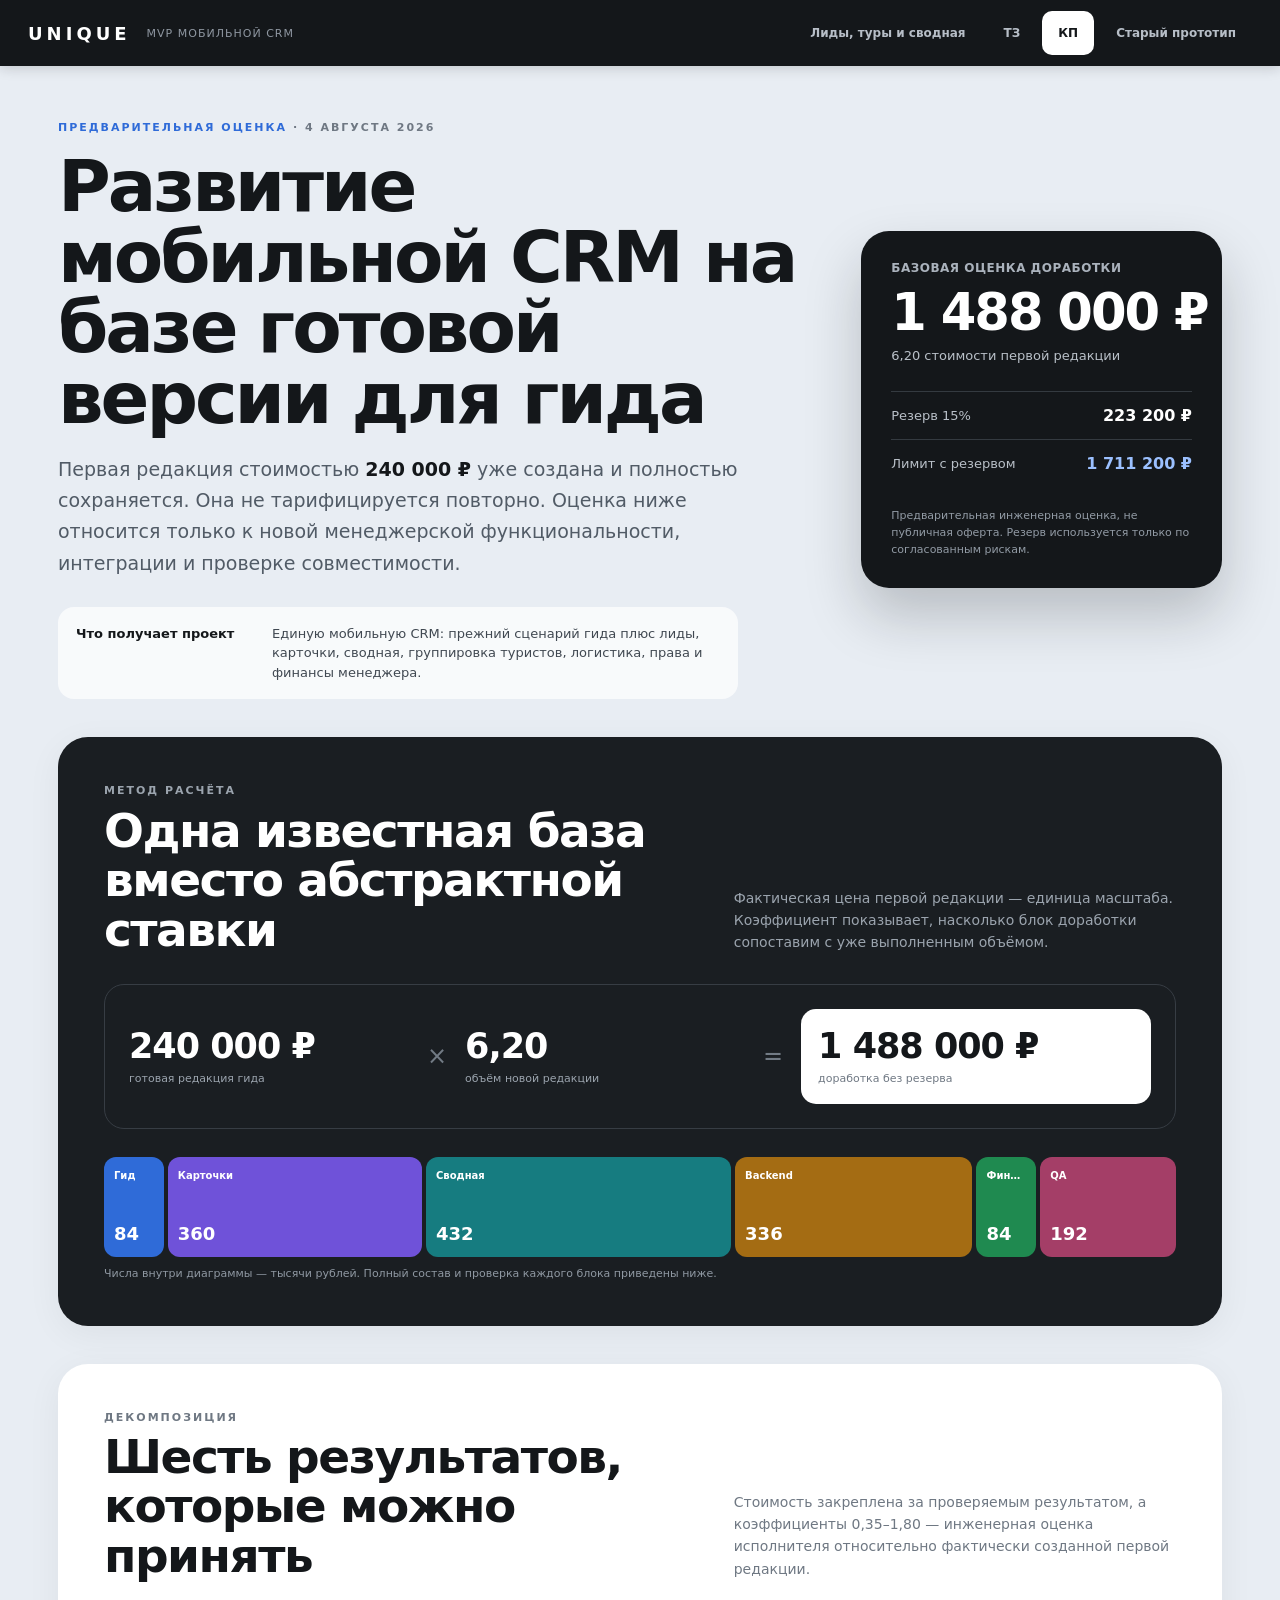
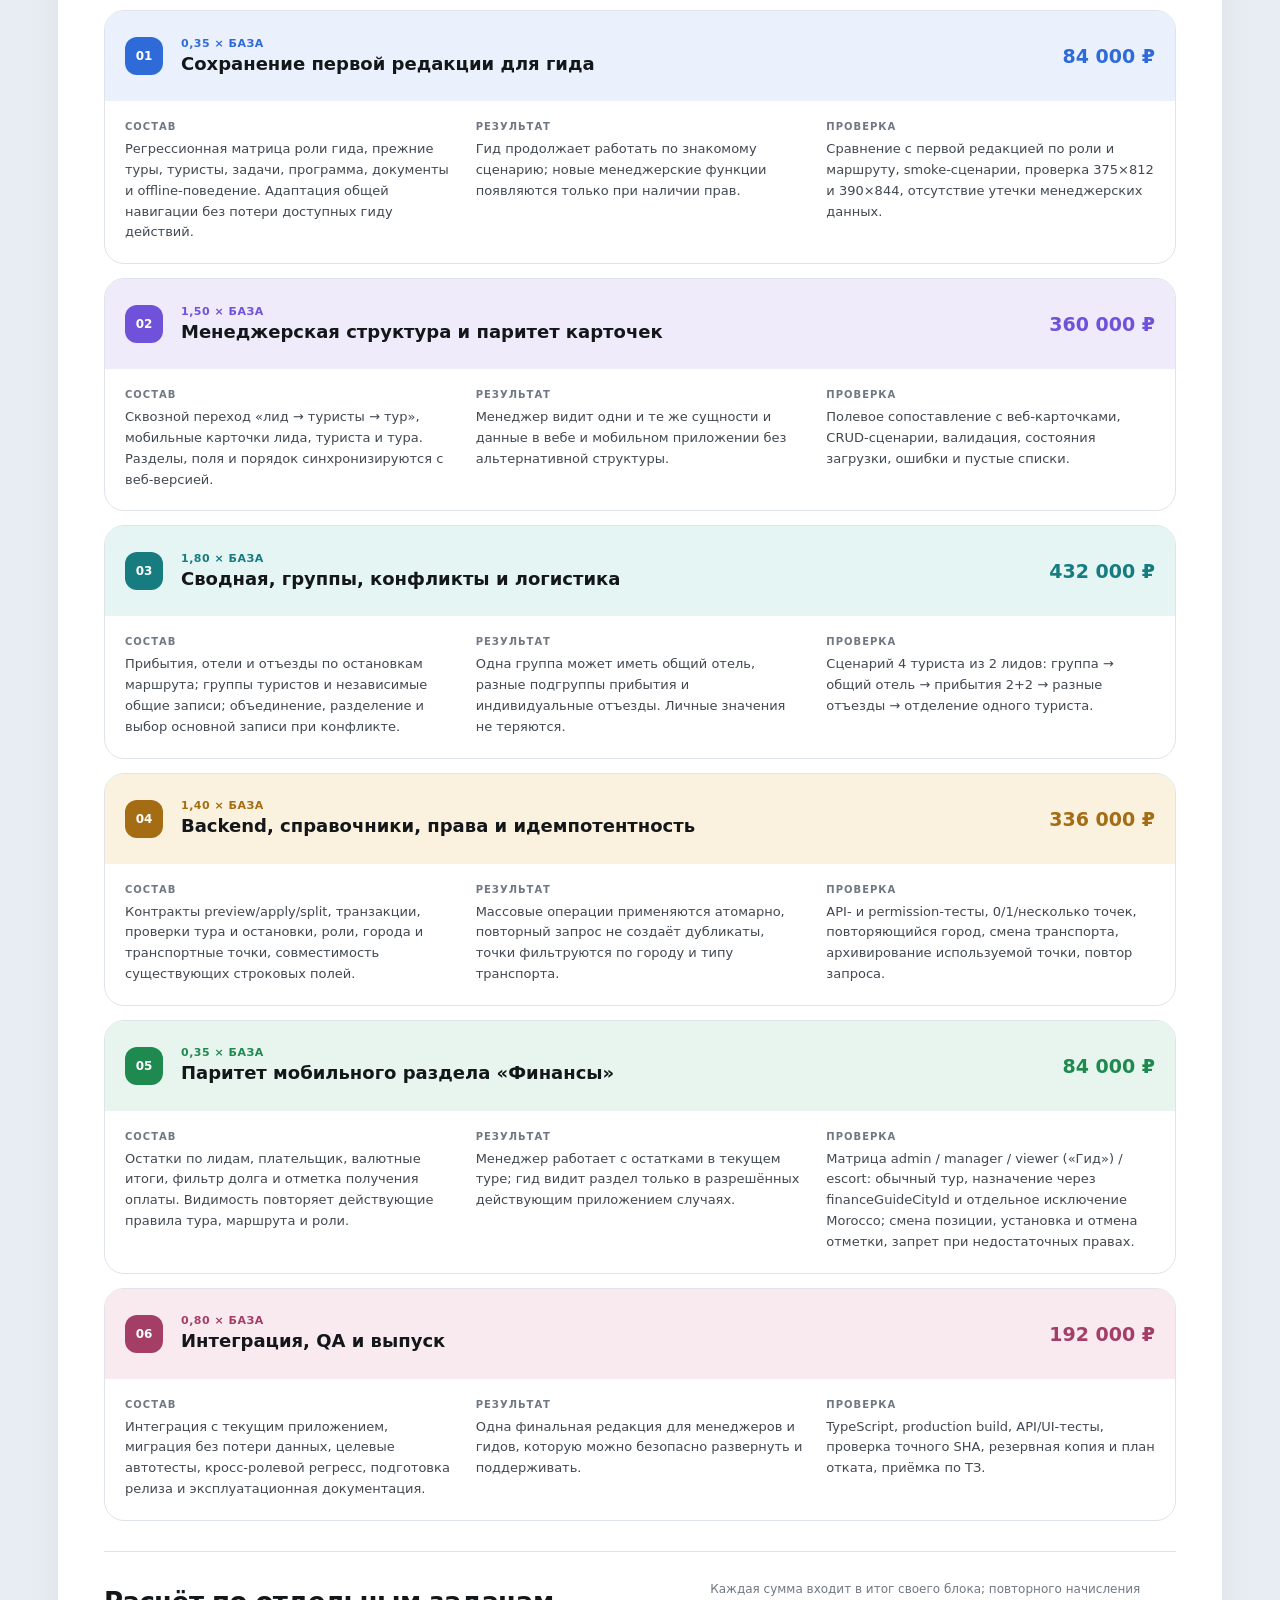
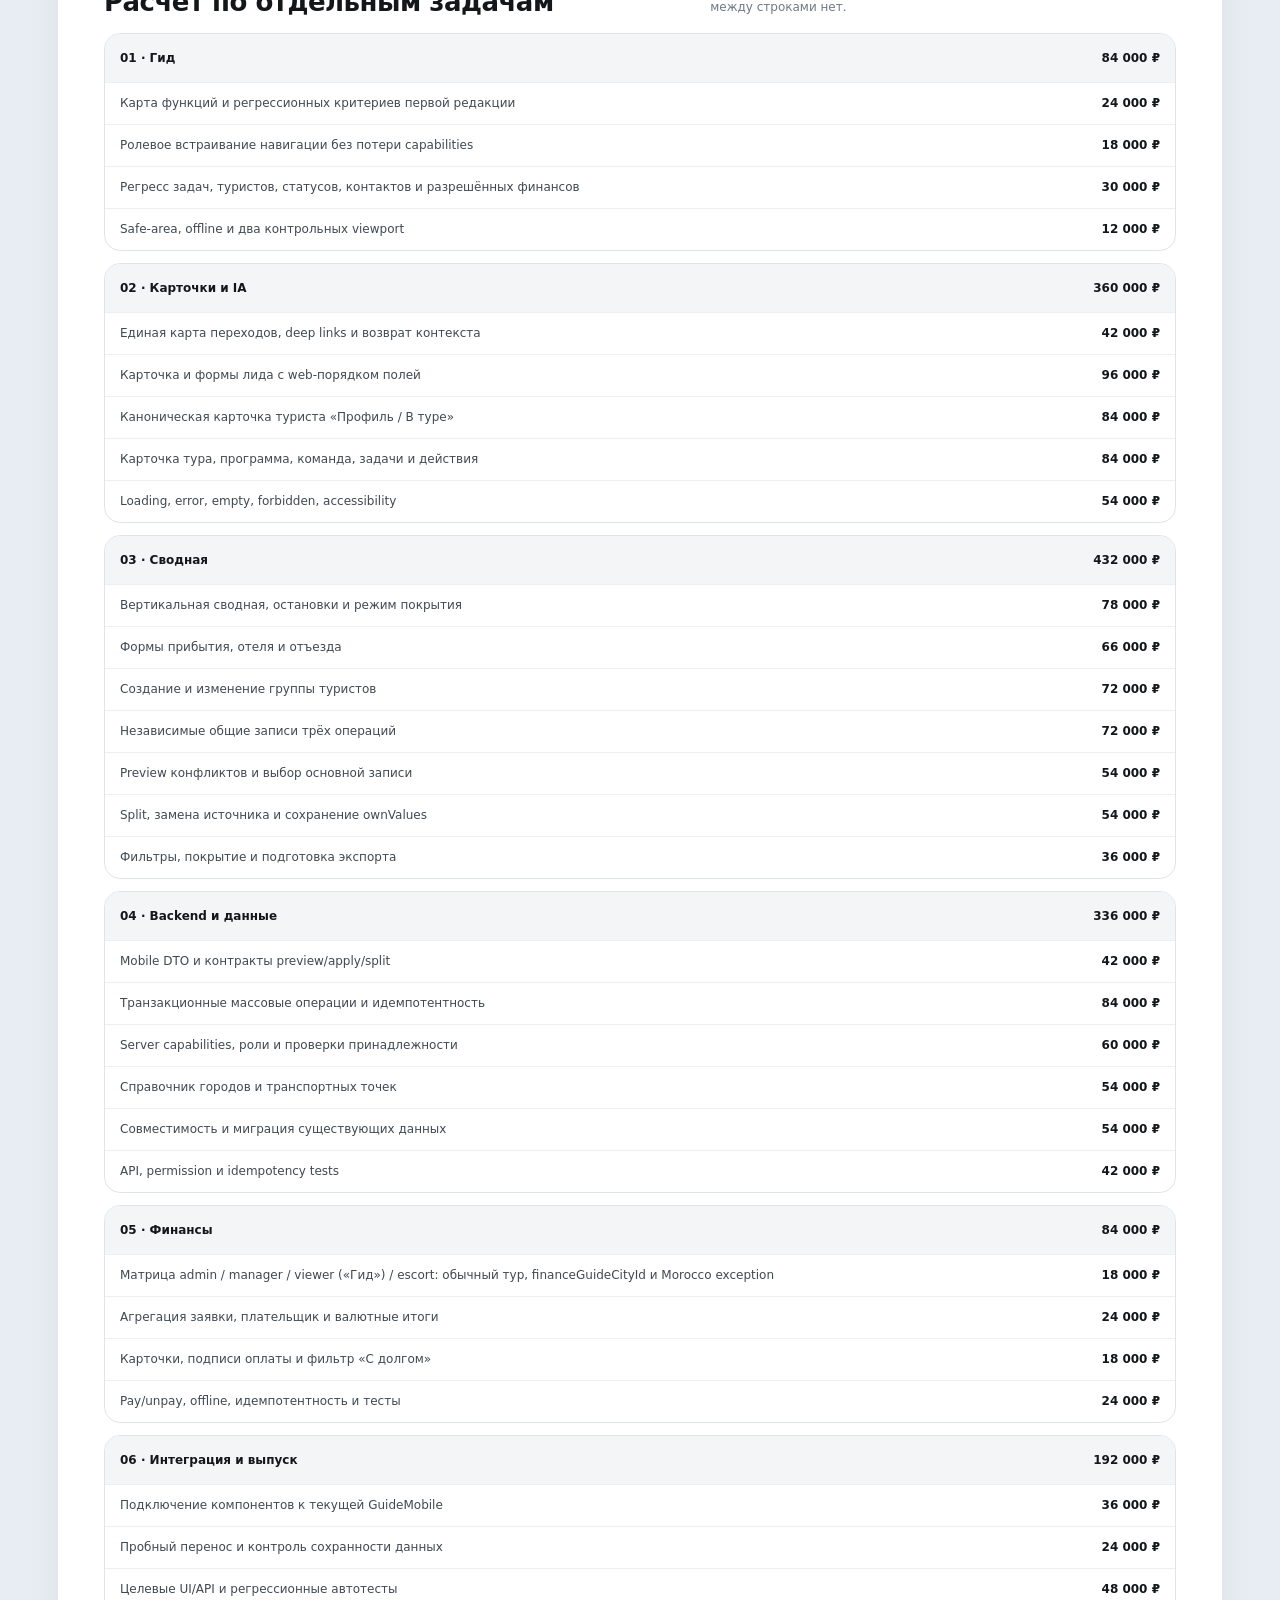
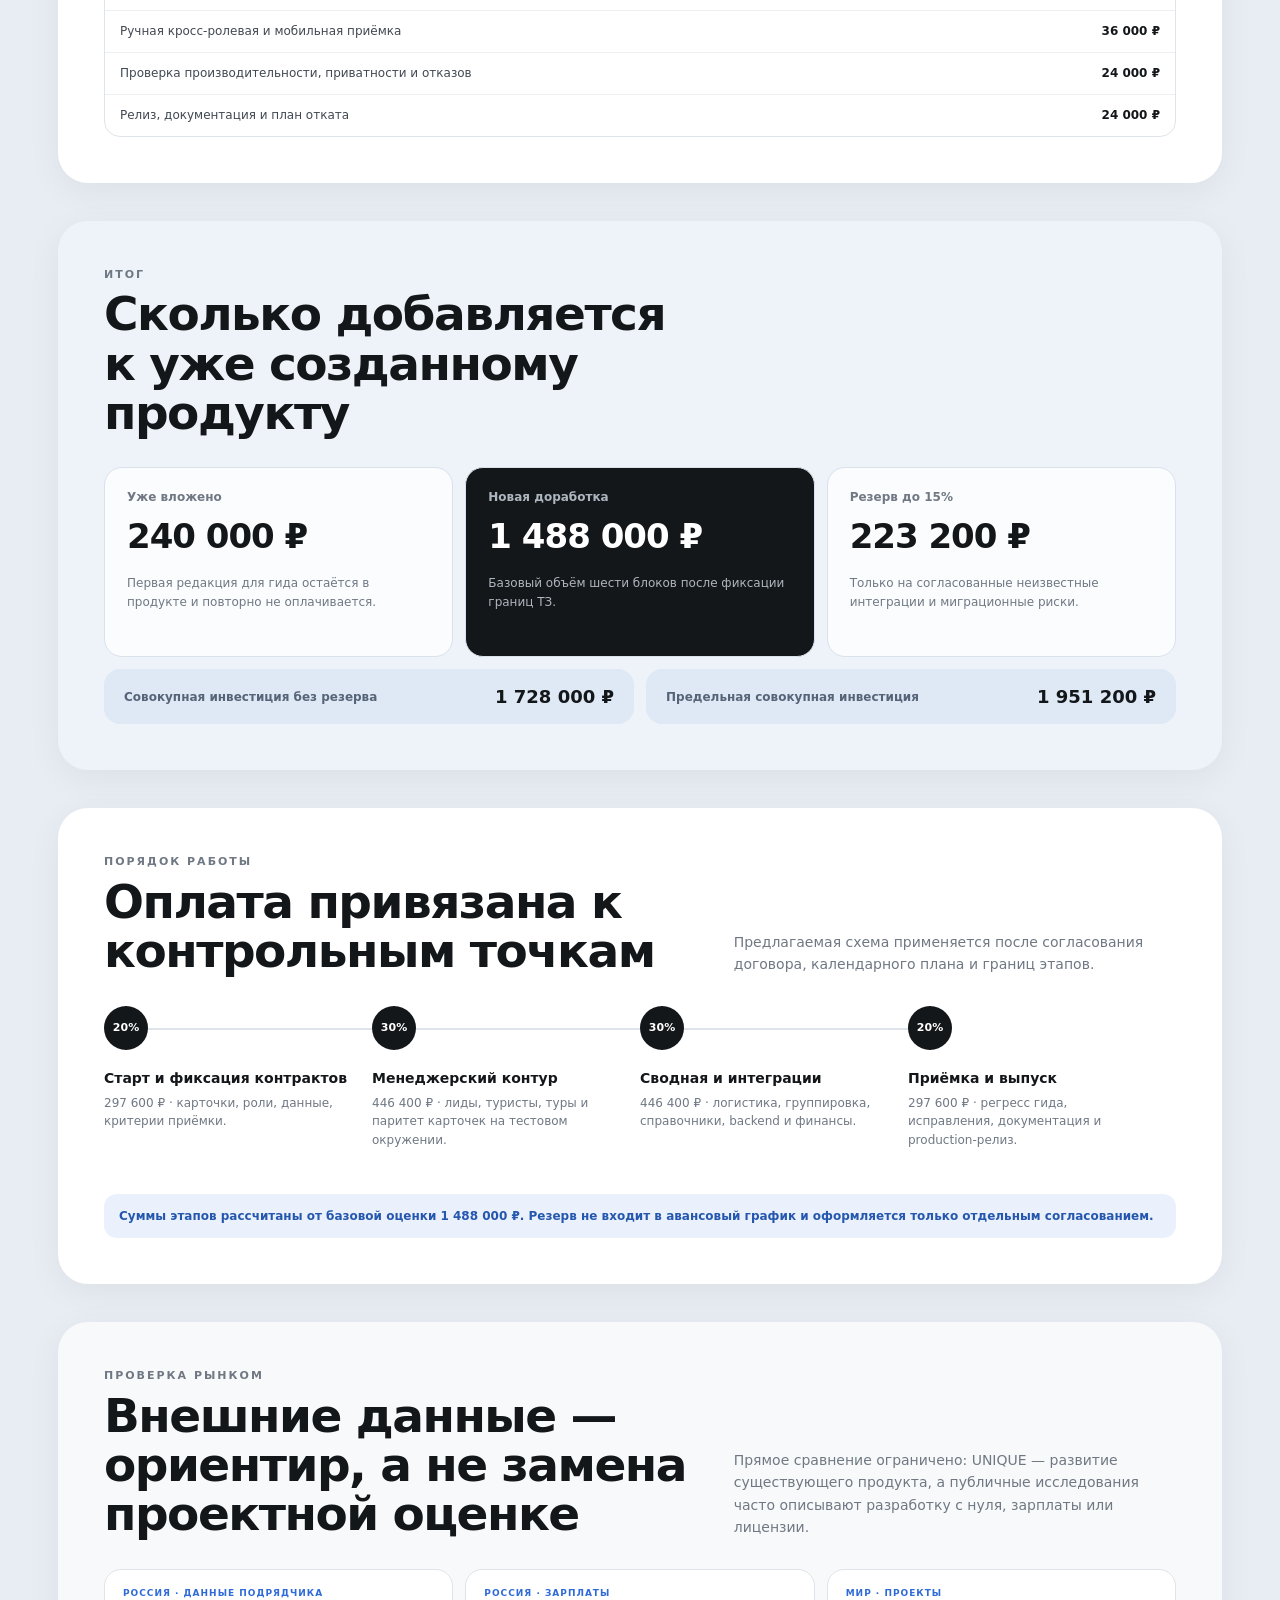
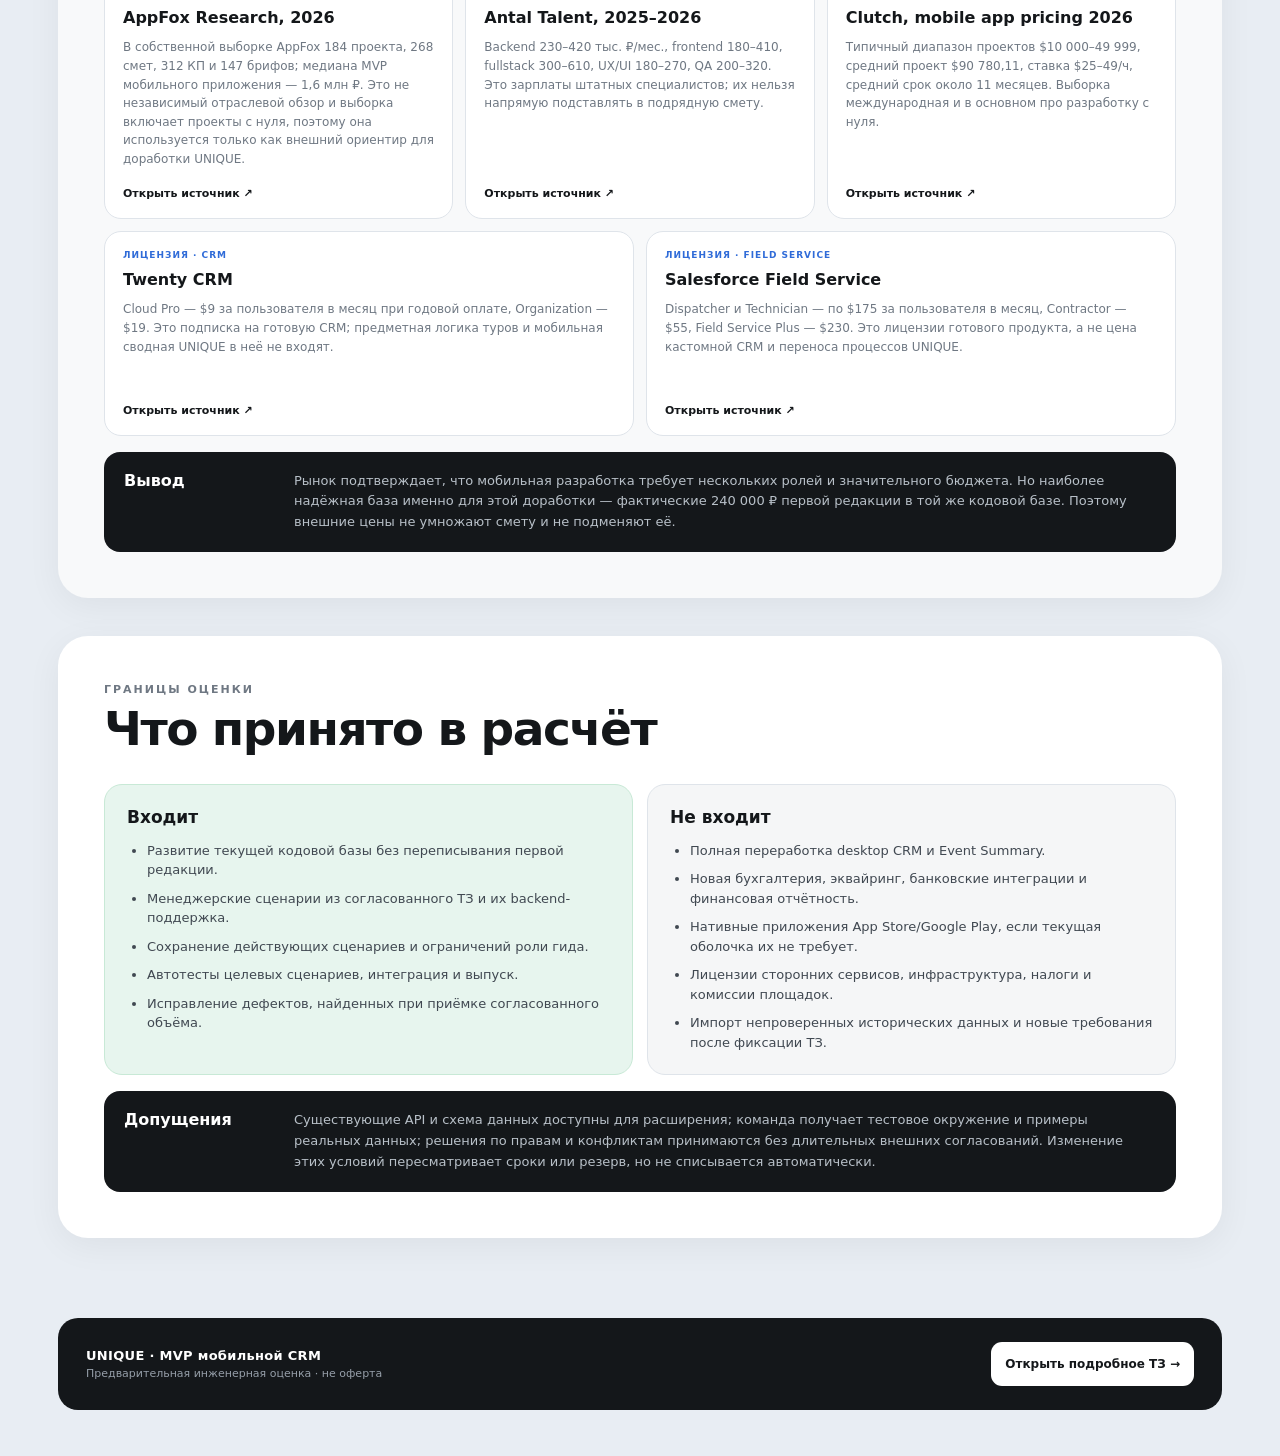
==== commercial-proposal.html @ 32708522 "feat: expand mobile CRM MVP prototype" ====
<!doctype html>
<html lang="ru">
<head>
  <meta charset="utf-8">
  <meta name="viewport" content="width=device-width, initial-scale=1, viewport-fit=cover">
  <meta name="theme-color" content="#f4f6f8">
  <meta name="description" content="Предварительная оценка развития мобильной CRM UNIQUE от фактической первой редакции для гида стоимостью 240 000 рублей.">
  <title>UNIQUE · КП на развитие мобильной CRM</title>
  <link rel="stylesheet" href="commercial-proposal.css">
</head>
<body>
  <header class="site-header">
    <a class="brand" href="index.html" aria-label="Открыть прототип мобильной CRM">
      <strong>UNIQUE</strong>
      <span>MVP МОБИЛЬНОЙ CRM</span>
    </a>
    <nav aria-label="Навигация прототипа">
      <a class="site-tab" href="tour-operations.html">Лиды, туры и сводная</a>
      <a class="site-tab" href="mobile-leads-tz.html">ТЗ</a>
      <a class="site-tab active" aria-current="page" href="commercial-proposal.html">КП</a>
      <a class="site-tab" href="./?legacy=1">Старый прототип</a>
    </nav>
  </header>

  <main>
    <section class="hero">
      <div class="hero-copy">
        <p class="eyebrow"><span>ПРЕДВАРИТЕЛЬНАЯ ОЦЕНКА</span> · 4 АВГУСТА 2026</p>
        <h1>Развитие мобильной CRM на базе готовой версии для гида</h1>
        <p class="lead">Первая редакция стоимостью <strong>240&nbsp;000&nbsp;₽</strong> уже создана и полностью сохраняется. Она не тарифицируется повторно. Оценка ниже относится только к новой менеджерской функциональности, интеграции и проверке совместимости.</p>
        <div class="hero-note" role="note">
          <strong>Что получает проект</strong>
          <span>Единую мобильную CRM: прежний сценарий гида плюс лиды, карточки, сводная, группировка туристов, логистика, права и финансы менеджера.</span>
        </div>
      </div>

      <aside class="price-card" aria-label="Итоговая стоимость доработки">
        <span class="price-label">Базовая оценка доработки</span>
        <strong class="price">1&nbsp;488&nbsp;000&nbsp;₽</strong>
        <span class="price-caption">6,20 стоимости первой редакции</span>
        <dl>
          <div><dt>Резерв 15%</dt><dd>223&nbsp;200&nbsp;₽</dd></div>
          <div class="price-cap"><dt>Лимит с резервом</dt><dd>1&nbsp;711&nbsp;200&nbsp;₽</dd></div>
        </dl>
        <p>Предварительная инженерная оценка, не публичная оферта. Резерв используется только по согласованным рискам.</p>
      </aside>
    </section>

    <section class="section calculation" aria-labelledby="calculation-title">
      <div class="section-head">
        <div>
          <p class="kicker">МЕТОД РАСЧЁТА</p>
          <h2 id="calculation-title">Одна известная база вместо абстрактной ставки</h2>
        </div>
        <p>Фактическая цена первой редакции — единица масштаба. Коэффициент показывает, насколько блок доработки сопоставим с уже выполненным объёмом.</p>
      </div>

      <div class="formula" aria-label="Формула расчёта">
        <span><b>240&nbsp;000&nbsp;₽</b><small>готовая редакция гида</small></span>
        <i aria-hidden="true">×</i>
        <span><b>6,20</b><small>объём новой редакции</small></span>
        <i aria-hidden="true">=</i>
        <span class="formula-result"><b>1&nbsp;488&nbsp;000&nbsp;₽</b><small>доработка без резерва</small></span>
      </div>

      <div class="stack" aria-label="Структура стоимости">
        <div class="stack-item guide" style="--share: 5.65%"><span>Гид</span><b>84</b></div>
        <div class="stack-item cards" style="--share: 24.19%"><span>Карточки</span><b>360</b></div>
        <div class="stack-item summary" style="--share: 29.03%"><span>Сводная</span><b>432</b></div>
        <div class="stack-item backend" style="--share: 22.58%"><span>Backend</span><b>336</b></div>
        <div class="stack-item finance" style="--share: 5.65%"><span>Финансы</span><b>84</b></div>
        <div class="stack-item qa" style="--share: 12.90%"><span>QA</span><b>192</b></div>
      </div>
      <p class="legend">Числа внутри диаграммы — тысячи рублей. Полный состав и проверка каждого блока приведены ниже.</p>
    </section>

    <section class="section" aria-labelledby="scope-title">
      <div class="section-head">
        <div>
          <p class="kicker">ДЕКОМПОЗИЦИЯ</p>
          <h2 id="scope-title">Шесть результатов, которые можно принять</h2>
        </div>
        <p>Стоимость закреплена за проверяемым результатом, а коэффициенты 0,35–1,80 — инженерная оценка исполнителя относительно фактически созданной первой редакции.</p>
      </div>

      <div class="work-list">
        <article class="work-card guide">
          <header><span class="work-no">01</span><div><p>0,35 × база</p><h3>Сохранение первой редакции для гида</h3></div><strong>84&nbsp;000&nbsp;₽</strong></header>
          <div class="work-grid">
            <div><h4>Состав</h4><p>Регрессионная матрица роли гида, прежние туры, туристы, задачи, программа, документы и offline-поведение. Адаптация общей навигации без потери доступных гиду действий.</p></div>
            <div><h4>Результат</h4><p>Гид продолжает работать по знакомому сценарию; новые менеджерские функции появляются только при наличии прав.</p></div>
            <div><h4>Проверка</h4><p>Сравнение с первой редакцией по роли и маршруту, smoke-сценарии, проверка 375×812 и 390×844, отсутствие утечки менеджерских данных.</p></div>
          </div>
        </article>

        <article class="work-card cards">
          <header><span class="work-no">02</span><div><p>1,50 × база</p><h3>Менеджерская структура и паритет карточек</h3></div><strong>360&nbsp;000&nbsp;₽</strong></header>
          <div class="work-grid">
            <div><h4>Состав</h4><p>Сквозной переход «лид → туристы → тур», мобильные карточки лида, туриста и тура. Разделы, поля и порядок синхронизируются с веб-версией.</p></div>
            <div><h4>Результат</h4><p>Менеджер видит одни и те же сущности и данные в вебе и мобильном приложении без альтернативной структуры.</p></div>
            <div><h4>Проверка</h4><p>Полевое сопоставление с веб-карточками, CRUD-сценарии, валидация, состояния загрузки, ошибки и пустые списки.</p></div>
          </div>
        </article>

        <article class="work-card summary">
          <header><span class="work-no">03</span><div><p>1,80 × база</p><h3>Сводная, группы, конфликты и логистика</h3></div><strong>432&nbsp;000&nbsp;₽</strong></header>
          <div class="work-grid">
            <div><h4>Состав</h4><p>Прибытия, отели и отъезды по остановкам маршрута; группы туристов и независимые общие записи; объединение, разделение и выбор основной записи при конфликте.</p></div>
            <div><h4>Результат</h4><p>Одна группа может иметь общий отель, разные подгруппы прибытия и индивидуальные отъезды. Личные значения не теряются.</p></div>
            <div><h4>Проверка</h4><p>Сценарий 4 туриста из 2 лидов: группа → общий отель → прибытия 2+2 → разные отъезды → отделение одного туриста.</p></div>
          </div>
        </article>

        <article class="work-card backend">
          <header><span class="work-no">04</span><div><p>1,40 × база</p><h3>Backend, справочники, права и идемпотентность</h3></div><strong>336&nbsp;000&nbsp;₽</strong></header>
          <div class="work-grid">
            <div><h4>Состав</h4><p>Контракты preview/apply/split, транзакции, проверки тура и остановки, роли, города и транспортные точки, совместимость существующих строковых полей.</p></div>
            <div><h4>Результат</h4><p>Массовые операции применяются атомарно, повторный запрос не создаёт дубликаты, точки фильтруются по городу и типу транспорта.</p></div>
            <div><h4>Проверка</h4><p>API- и permission-тесты, 0/1/несколько точек, повторяющийся город, смена транспорта, архивирование используемой точки, повтор запроса.</p></div>
          </div>
        </article>

        <article class="work-card finance">
          <header><span class="work-no">05</span><div><p>0,35 × база</p><h3>Паритет мобильного раздела «Финансы»</h3></div><strong>84&nbsp;000&nbsp;₽</strong></header>
          <div class="work-grid">
            <div><h4>Состав</h4><p>Остатки по лидам, плательщик, валютные итоги, фильтр долга и отметка получения оплаты. Видимость повторяет действующие правила тура, маршрута и роли.</p></div>
            <div><h4>Результат</h4><p>Менеджер работает с остатками в текущем туре; гид видит раздел только в разрешённых действующим приложением случаях.</p></div>
            <div><h4>Проверка</h4><p>Матрица admin / manager / viewer («Гид») / escort: обычный тур, назначение через financeGuideCityId и отдельное исключение Morocco; смена позиции, установка и отмена отметки, запрет при недостаточных правах.</p></div>
          </div>
        </article>

        <article class="work-card qa">
          <header><span class="work-no">06</span><div><p>0,80 × база</p><h3>Интеграция, QA и выпуск</h3></div><strong>192&nbsp;000&nbsp;₽</strong></header>
          <div class="work-grid">
            <div><h4>Состав</h4><p>Интеграция с текущим приложением, миграция без потери данных, целевые автотесты, кросс-ролевой регресс, подготовка релиза и эксплуатационная документация.</p></div>
            <div><h4>Результат</h4><p>Одна финальная редакция для менеджеров и гидов, которую можно безопасно развернуть и поддерживать.</p></div>
            <div><h4>Проверка</h4><p>TypeScript, production build, API/UI-тесты, проверка точного SHA, резервная копия и план отката, приёмка по ТЗ.</p></div>
          </div>
        </article>
      </div>

      <div class="task-ledger" aria-labelledby="ledger-title">
        <div class="task-ledger-head"><h3 id="ledger-title">Расчёт по отдельным задачам</h3><p>Каждая сумма входит в итог своего блока; повторного начисления между строками нет.</p></div>
        <article><header><span>01 · Гид</span><strong>84&nbsp;000&nbsp;₽</strong></header><ul>
          <li><span>Карта функций и регрессионных критериев первой редакции</span><b>24&nbsp;000&nbsp;₽</b></li>
          <li><span>Ролевое встраивание навигации без потери capabilities</span><b>18&nbsp;000&nbsp;₽</b></li>
          <li><span>Регресс задач, туристов, статусов, контактов и разрешённых финансов</span><b>30&nbsp;000&nbsp;₽</b></li>
          <li><span>Safe-area, offline и два контрольных viewport</span><b>12&nbsp;000&nbsp;₽</b></li>
        </ul></article>
        <article><header><span>02 · Карточки и IA</span><strong>360&nbsp;000&nbsp;₽</strong></header><ul>
          <li><span>Единая карта переходов, deep links и возврат контекста</span><b>42&nbsp;000&nbsp;₽</b></li>
          <li><span>Карточка и формы лида с web-порядком полей</span><b>96&nbsp;000&nbsp;₽</b></li>
          <li><span>Каноническая карточка туриста «Профиль / В туре»</span><b>84&nbsp;000&nbsp;₽</b></li>
          <li><span>Карточка тура, программа, команда, задачи и действия</span><b>84&nbsp;000&nbsp;₽</b></li>
          <li><span>Loading, error, empty, forbidden, accessibility</span><b>54&nbsp;000&nbsp;₽</b></li>
        </ul></article>
        <article><header><span>03 · Сводная</span><strong>432&nbsp;000&nbsp;₽</strong></header><ul>
          <li><span>Вертикальная сводная, остановки и режим покрытия</span><b>78&nbsp;000&nbsp;₽</b></li>
          <li><span>Формы прибытия, отеля и отъезда</span><b>66&nbsp;000&nbsp;₽</b></li>
          <li><span>Создание и изменение группы туристов</span><b>72&nbsp;000&nbsp;₽</b></li>
          <li><span>Независимые общие записи трёх операций</span><b>72&nbsp;000&nbsp;₽</b></li>
          <li><span>Preview конфликтов и выбор основной записи</span><b>54&nbsp;000&nbsp;₽</b></li>
          <li><span>Split, замена источника и сохранение ownValues</span><b>54&nbsp;000&nbsp;₽</b></li>
          <li><span>Фильтры, покрытие и подготовка экспорта</span><b>36&nbsp;000&nbsp;₽</b></li>
        </ul></article>
        <article><header><span>04 · Backend и данные</span><strong>336&nbsp;000&nbsp;₽</strong></header><ul>
          <li><span>Mobile DTO и контракты preview/apply/split</span><b>42&nbsp;000&nbsp;₽</b></li>
          <li><span>Транзакционные массовые операции и идемпотентность</span><b>84&nbsp;000&nbsp;₽</b></li>
          <li><span>Server capabilities, роли и проверки принадлежности</span><b>60&nbsp;000&nbsp;₽</b></li>
          <li><span>Справочник городов и транспортных точек</span><b>54&nbsp;000&nbsp;₽</b></li>
          <li><span>Совместимость и миграция существующих данных</span><b>54&nbsp;000&nbsp;₽</b></li>
          <li><span>API, permission и idempotency tests</span><b>42&nbsp;000&nbsp;₽</b></li>
        </ul></article>
        <article><header><span>05 · Финансы</span><strong>84&nbsp;000&nbsp;₽</strong></header><ul>
          <li><span>Матрица admin / manager / viewer («Гид») / escort: обычный тур, financeGuideCityId и Morocco exception</span><b>18&nbsp;000&nbsp;₽</b></li>
          <li><span>Агрегация заявки, плательщик и валютные итоги</span><b>24&nbsp;000&nbsp;₽</b></li>
          <li><span>Карточки, подписи оплаты и фильтр «С долгом»</span><b>18&nbsp;000&nbsp;₽</b></li>
          <li><span>Pay/unpay, offline, идемпотентность и тесты</span><b>24&nbsp;000&nbsp;₽</b></li>
        </ul></article>
        <article><header><span>06 · Интеграция и выпуск</span><strong>192&nbsp;000&nbsp;₽</strong></header><ul>
          <li><span>Подключение компонентов к текущей GuideMobile</span><b>36&nbsp;000&nbsp;₽</b></li>
          <li><span>Пробный перенос и контроль сохранности данных</span><b>24&nbsp;000&nbsp;₽</b></li>
          <li><span>Целевые UI/API и регрессионные автотесты</span><b>48&nbsp;000&nbsp;₽</b></li>
          <li><span>Ручная кросс-ролевая и мобильная приёмка</span><b>36&nbsp;000&nbsp;₽</b></li>
          <li><span>Проверка производительности, приватности и отказов</span><b>24&nbsp;000&nbsp;₽</b></li>
          <li><span>Релиз, документация и план отката</span><b>24&nbsp;000&nbsp;₽</b></li>
        </ul></article>
      </div>
    </section>

    <section class="section totals" aria-labelledby="totals-title">
      <div class="section-head">
        <div>
          <p class="kicker">ИТОГ</p>
          <h2 id="totals-title">Сколько добавляется к уже созданному продукту</h2>
        </div>
      </div>
      <div class="total-grid">
        <article><span>Уже вложено</span><strong>240&nbsp;000&nbsp;₽</strong><p>Первая редакция для гида остаётся в продукте и повторно не оплачивается.</p></article>
        <article class="primary"><span>Новая доработка</span><strong>1&nbsp;488&nbsp;000&nbsp;₽</strong><p>Базовый объём шести блоков после фиксации границ ТЗ.</p></article>
        <article><span>Резерв до 15%</span><strong>223&nbsp;200&nbsp;₽</strong><p>Только на согласованные неизвестные интеграции и миграционные риски.</p></article>
      </div>
      <div class="investment">
        <div><span>Совокупная инвестиция без резерва</span><strong>1&nbsp;728&nbsp;000&nbsp;₽</strong></div>
        <div><span>Предельная совокупная инвестиция</span><strong>1&nbsp;951&nbsp;200&nbsp;₽</strong></div>
      </div>
    </section>

    <section class="section" aria-labelledby="payment-title">
      <div class="section-head">
        <div>
          <p class="kicker">ПОРЯДОК РАБОТЫ</p>
          <h2 id="payment-title">Оплата привязана к контрольным точкам</h2>
        </div>
        <p>Предлагаемая схема применяется после согласования договора, календарного плана и границ этапов.</p>
      </div>
      <ol class="timeline">
        <li><span>20%</span><div><strong>Старт и фиксация контрактов</strong><p>297&nbsp;600&nbsp;₽ · карточки, роли, данные, критерии приёмки.</p></div></li>
        <li><span>30%</span><div><strong>Менеджерский контур</strong><p>446&nbsp;400&nbsp;₽ · лиды, туристы, туры и паритет карточек на тестовом окружении.</p></div></li>
        <li><span>30%</span><div><strong>Сводная и интеграции</strong><p>446&nbsp;400&nbsp;₽ · логистика, группировка, справочники, backend и финансы.</p></div></li>
        <li><span>20%</span><div><strong>Приёмка и выпуск</strong><p>297&nbsp;600&nbsp;₽ · регресс гида, исправления, документация и production-релиз.</p></div></li>
      </ol>
      <p class="payment-note">Суммы этапов рассчитаны от базовой оценки 1&nbsp;488&nbsp;000&nbsp;₽. Резерв не входит в авансовый график и оформляется только отдельным согласованием.</p>
    </section>

    <section class="section market" aria-labelledby="market-title">
      <div class="section-head">
        <div>
          <p class="kicker">ПРОВЕРКА РЫНКОМ</p>
          <h2 id="market-title">Внешние данные — ориентир, а не замена проектной оценке</h2>
        </div>
        <p>Прямое сравнение ограничено: UNIQUE — развитие существующего продукта, а публичные исследования часто описывают разработку с нуля, зарплаты или лицензии.</p>
      </div>
      <div class="source-grid">
        <a class="source" href="https://appfox.ru/research/razrabotka-mob-prilozhenii/" target="_blank" rel="noopener noreferrer">
          <span>РОССИЯ · ДАННЫЕ ПОДРЯДЧИКА</span><strong>AppFox Research, 2026</strong><p>В собственной выборке AppFox 184 проекта, 268 смет, 312 КП и 147 брифов; медиана MVP мобильного приложения — 1,6&nbsp;млн ₽. Это не независимый отраслевой обзор и выборка включает проекты с нуля, поэтому она используется только как внешний ориентир для доработки UNIQUE.</p><em>Открыть источник ↗</em>
        </a>
        <a class="source" href="https://antaltalent.ru/wp-content/uploads/2025/10/RUS_Job_market_25-26.pdf" target="_blank" rel="noopener noreferrer">
          <span>РОССИЯ · ЗАРПЛАТЫ</span><strong>Antal Talent, 2025–2026</strong><p>Backend 230–420 тыс. ₽/мес., frontend 180–410, fullstack 300–610, UX/UI 180–270, QA 200–320. Это зарплаты штатных специалистов; их нельзя напрямую подставлять в подрядную смету.</p><em>Открыть источник ↗</em>
        </a>
        <a class="source" href="https://clutch.co/directory/mobile-application-developers/pricing" target="_blank" rel="noopener noreferrer">
          <span>МИР · ПРОЕКТЫ</span><strong>Clutch, mobile app pricing 2026</strong><p>Типичный диапазон проектов $10&nbsp;000–49&nbsp;999, средний проект $90&nbsp;780,11, ставка $25–49/ч, средний срок около 11 месяцев. Выборка международная и в основном про разработку с нуля.</p><em>Открыть источник ↗</em>
        </a>
        <a class="source" href="https://twenty.com/pricing" target="_blank" rel="noopener noreferrer">
          <span>ЛИЦЕНЗИЯ · CRM</span><strong>Twenty CRM</strong><p>Cloud Pro — $9 за пользователя в месяц при годовой оплате, Organization — $19. Это подписка на готовую CRM; предметная логика туров и мобильная сводная UNIQUE в неё не входят.</p><em>Открыть источник ↗</em>
        </a>
        <a class="source" href="https://www.salesforce.com/service/field-service-management/pricing/" target="_blank" rel="noopener noreferrer">
          <span>ЛИЦЕНЗИЯ · FIELD SERVICE</span><strong>Salesforce Field Service</strong><p>Dispatcher и Technician — по $175 за пользователя в месяц, Contractor — $55, Field Service Plus — $230. Это лицензии готового продукта, а не цена кастомной CRM и переноса процессов UNIQUE.</p><em>Открыть источник ↗</em>
        </a>
      </div>
      <div class="market-conclusion">
        <strong>Вывод</strong>
        <p>Рынок подтверждает, что мобильная разработка требует нескольких ролей и значительного бюджета. Но наиболее надёжная база именно для этой доработки — фактические 240&nbsp;000&nbsp;₽ первой редакции в той же кодовой базе. Поэтому внешние цены не умножают смету и не подменяют её.</p>
      </div>
    </section>

    <section class="section assumptions" aria-labelledby="assumptions-title">
      <div class="section-head">
        <div>
          <p class="kicker">ГРАНИЦЫ ОЦЕНКИ</p>
          <h2 id="assumptions-title">Что принято в расчёт</h2>
        </div>
      </div>
      <div class="boundary-grid">
        <article><h3>Входит</h3><ul>
          <li>Развитие текущей кодовой базы без переписывания первой редакции.</li>
          <li>Менеджерские сценарии из согласованного ТЗ и их backend-поддержка.</li>
          <li>Сохранение действующих сценариев и ограничений роли гида.</li>
          <li>Автотесты целевых сценариев, интеграция и выпуск.</li>
          <li>Исправление дефектов, найденных при приёмке согласованного объёма.</li>
        </ul></article>
        <article><h3>Не входит</h3><ul>
          <li>Полная переработка desktop CRM и Event Summary.</li>
          <li>Новая бухгалтерия, эквайринг, банковские интеграции и финансовая отчётность.</li>
          <li>Нативные приложения App Store/Google Play, если текущая оболочка их не требует.</li>
          <li>Лицензии сторонних сервисов, инфраструктура, налоги и комиссии площадок.</li>
          <li>Импорт непроверенных исторических данных и новые требования после фиксации ТЗ.</li>
        </ul></article>
      </div>
      <div class="assumption-note">
        <strong>Допущения</strong>
        <p>Существующие API и схема данных доступны для расширения; команда получает тестовое окружение и примеры реальных данных; решения по правам и конфликтам принимаются без длительных внешних согласований. Изменение этих условий пересматривает сроки или резерв, но не списывается автоматически.</p>
      </div>
    </section>
  </main>

  <footer>
    <div><strong>UNIQUE · MVP мобильной CRM</strong><span>Предварительная инженерная оценка · не оферта</span></div>
    <a href="mobile-leads-tz.html">Открыть подробное ТЗ →</a>
  </footer>
</body>
</html>
---- commercial-proposal.css ----
:root {
  color-scheme: light;
  --ink: #14171a;
  --text: #404851;
  --muted: #6f7883;
  --page: #e8edf3;
  --surface: #fff;
  --line: #dfe4ea;
  --blue: #2f6bd8;
  --blue-soft: #eaf1fc;
  --green: #1f8a50;
  --green-soft: #e7f5ee;
  --orange: #a46c13;
  --orange-soft: #fbf1df;
  --purple: #6f52d9;
  --purple-soft: #efebfb;
  font-family: system-ui, -apple-system, BlinkMacSystemFont, "Segoe UI", sans-serif;
}

* { box-sizing: border-box; }
html { scroll-behavior: smooth; }
body { margin: 0; min-width: 320px; color: var(--ink); background: var(--page); }
a { color: inherit; }
a:focus-visible { outline: 3px solid rgba(47, 107, 216, .3); outline-offset: 3px; }

.site-header {
  min-height: 66px;
  padding: 10px 28px;
  background: var(--ink);
  color: #fff;
  display: flex;
  align-items: center;
  justify-content: space-between;
  gap: 20px;
  box-shadow: 0 2px 12px rgba(20, 23, 26, .18);
}
.brand { min-height: 44px; color: #fff; text-decoration: none; display: flex; align-items: center; gap: 16px; }
.brand strong { letter-spacing: 4px; font-size: 18px; }
.brand span { color: #8f97a1; font-size: 11px; letter-spacing: 1px; }
.site-header nav { display: flex; gap: 6px; }
.site-tab { min-height: 44px; padding: 12px 16px; border-radius: 10px; color: #b7bec7; text-decoration: none; display: inline-flex; align-items: center; font-size: 12px; font-weight: 800; }
.site-tab.active { background: #fff; color: var(--ink); }

main { max-width: 1260px; margin: 0 auto; padding: 54px 48px 80px; }
.hero { min-height: 500px; display: grid; grid-template-columns: minmax(0, 1.35fr) minmax(320px, .65fr); gap: 54px; align-items: center; }
.hero-copy { max-width: 760px; }
.eyebrow, .kicker { margin: 0; color: var(--muted); font-size: 11px; line-height: 1.4; letter-spacing: 2px; font-weight: 850; }
.eyebrow span { color: var(--blue); }
h1 { max-width: 760px; margin: 16px 0 20px; font-size: clamp(42px, 6vw, 72px); line-height: .98; letter-spacing: -3px; }
.lead { max-width: 720px; margin: 0; color: #515b66; font-size: 19px; line-height: 1.65; }
.lead strong { color: var(--ink); }
.hero-note { max-width: 680px; margin-top: 28px; padding: 17px 18px; border-radius: 16px; background: rgba(255,255,255,.72); display: grid; grid-template-columns: 180px 1fr; gap: 16px; font-size: 13px; line-height: 1.5; }
.hero-note span { color: var(--text); }
.price-card { padding: 30px; border-radius: 28px; background: var(--ink); color: #fff; box-shadow: 0 28px 55px rgba(20,23,26,.22); }
.price-label { display: block; color: #aab2bc; font-size: 12px; font-weight: 800; letter-spacing: .5px; text-transform: uppercase; }
.price { display: block; margin-top: 12px; font-size: clamp(35px, 4vw, 52px); line-height: 1; letter-spacing: -2px; white-space: nowrap; font-variant-numeric: tabular-nums; }
.price-caption { display: block; margin-top: 10px; color: #b9c0c8; font-size: 13px; }
.price-card dl { margin: 28px 0 0; }
.price-card dl > div { min-height: 48px; border-top: 1px solid #343a40; display: flex; align-items: center; justify-content: space-between; gap: 14px; }
.price-card dt { color: #b9c0c8; font-size: 13px; }
.price-card dd { margin: 0; font-weight: 800; font-variant-numeric: tabular-nums; }
.price-card .price-cap { color: #9bc0ff; }
.price-card p { margin: 20px 0 0; color: #929ba5; font-size: 11px; line-height: 1.55; }

.section { margin-top: 38px; padding: 46px; border-radius: 30px; background: var(--surface); box-shadow: 0 8px 35px rgba(20,23,26,.055); }
.section-head { margin-bottom: 30px; display: grid; grid-template-columns: minmax(0, 1fr) minmax(280px, .75fr); gap: 40px; align-items: end; }
.section h2 { max-width: 700px; margin: 7px 0 0; font-size: clamp(30px, 4vw, 47px); line-height: 1.05; letter-spacing: -1.5px; }
.section-head > p { margin: 0; color: var(--muted); font-size: 14px; line-height: 1.6; }

.calculation { color: #fff; background: #1a1e22; }
.calculation .kicker, .calculation .section-head > p { color: #9ba4ae; }
.formula { padding: 24px; border: 1px solid #373d44; border-radius: 20px; display: grid; grid-template-columns: 1fr auto 1fr auto 1.25fr; gap: 18px; align-items: center; }
.formula span { min-width: 0; }
.formula b, .formula small { display: block; }
.formula b { font-size: clamp(24px, 3vw, 35px); letter-spacing: -1px; font-variant-numeric: tabular-nums; }
.formula small { margin-top: 6px; color: #9ba4ae; font-size: 11px; line-height: 1.35; }
.formula i { color: #727b85; font-style: normal; font-size: 24px; }
.formula-result { padding: 17px; border-radius: 15px; background: #fff; color: var(--ink); }
.formula-result small { color: var(--muted); }
.stack { width: 100%; margin-top: 28px; display: flex; gap: 4px; }
.stack-item { width: var(--share); min-width: 58px; height: 100px; padding: 13px 10px; border-radius: 12px; color: #fff; display: flex; flex-direction: column; justify-content: space-between; overflow: hidden; }
.stack-item span { overflow: hidden; font-size: 10px; font-weight: 800; text-overflow: ellipsis; white-space: nowrap; }
.stack-item b { font-size: 18px; }
.guide { --accent: #2f6bd8; --soft: #eaf1fc; }
.cards { --accent: #6f52d9; --soft: #efebfb; }
.summary { --accent: #167c80; --soft: #e5f5f4; }
.backend { --accent: #a46c13; --soft: #fbf1df; }
.finance { --accent: #1f8a50; --soft: #e7f5ee; }
.qa { --accent: #a43e67; --soft: #f9eaf0; }
.stack-item { background: var(--accent); }
.legend { margin: 10px 0 0; color: #8f98a2; font-size: 11px; }

.work-list { display: grid; gap: 14px; }
.work-card { border: 1px solid var(--line); border-radius: 20px; overflow: hidden; }
.work-card header { min-height: 90px; padding: 18px 20px; background: var(--soft); display: grid; grid-template-columns: 42px minmax(0, 1fr) auto; gap: 14px; align-items: center; }
.work-no { width: 38px; height: 38px; border-radius: 12px; background: var(--accent); color: #fff; display: grid; place-items: center; font-size: 12px; font-weight: 900; }
.work-card header p { margin: 0 0 3px; color: var(--accent); font-size: 11px; font-weight: 850; letter-spacing: .5px; text-transform: uppercase; }
.work-card h3 { margin: 0; font-size: 18px; line-height: 1.25; }
.work-card header > strong { color: var(--accent); font-size: 19px; white-space: nowrap; font-variant-numeric: tabular-nums; }
.work-grid { padding: 20px; display: grid; grid-template-columns: repeat(3, minmax(0, 1fr)); gap: 22px; }
.work-grid h4 { margin: 0 0 7px; color: var(--muted); font-size: 10px; letter-spacing: 1px; text-transform: uppercase; }
.work-grid p { margin: 0; color: var(--text); font-size: 13px; line-height: 1.6; }
.task-ledger { margin-top: 30px; border-top: 1px solid var(--line); padding-top: 28px; display: grid; gap: 12px; }
.task-ledger-head { margin-bottom: 4px; display: grid; grid-template-columns: 1fr minmax(260px, .8fr); gap: 24px; align-items: end; }
.task-ledger-head h3 { margin: 0; font-size: 26px; letter-spacing: -.5px; }
.task-ledger-head p { margin: 0; color: var(--muted); font-size: 12px; line-height: 1.55; }
.task-ledger article { border: 1px solid var(--line); border-radius: 16px; overflow: hidden; }
.task-ledger article > header { min-height: 48px; padding: 10px 15px; background: #f3f5f7; display: flex; align-items: center; justify-content: space-between; gap: 16px; font-size: 12px; font-weight: 850; }
.task-ledger article > header strong { white-space: nowrap; font-variant-numeric: tabular-nums; }
.task-ledger ul { margin: 0; padding: 0; list-style: none; }
.task-ledger li { min-height: 42px; padding: 8px 15px; border-top: 1px solid #edf0f3; display: grid; grid-template-columns: minmax(0, 1fr) auto; gap: 18px; align-items: center; color: var(--text); font-size: 12px; line-height: 1.45; }
.task-ledger li b { color: var(--ink); white-space: nowrap; font-variant-numeric: tabular-nums; }

.totals { background: #eef3fa; }
.total-grid { display: grid; grid-template-columns: repeat(3, 1fr); gap: 12px; }
.total-grid article { min-height: 190px; padding: 22px; border: 1px solid #d9e1eb; border-radius: 18px; background: rgba(255,255,255,.75); }
.total-grid article.primary { background: var(--ink); color: #fff; }
.total-grid span { display: block; color: var(--muted); font-size: 12px; font-weight: 800; }
.total-grid .primary span { color: #aeb6bf; }
.total-grid strong { display: block; margin-top: 12px; font-size: clamp(24px, 3vw, 34px); letter-spacing: -1px; white-space: nowrap; font-variant-numeric: tabular-nums; }
.total-grid p { margin: 18px 0 0; color: var(--muted); font-size: 12px; line-height: 1.55; }
.total-grid .primary p { color: #aeb6bf; }
.investment { margin-top: 12px; display: grid; grid-template-columns: 1fr 1fr; gap: 12px; }
.investment > div { padding: 17px 20px; border-radius: 16px; background: #dfe8f5; display: flex; align-items: center; justify-content: space-between; gap: 14px; }
.investment span { color: #566478; font-size: 12px; font-weight: 750; }
.investment strong { font-size: 18px; white-space: nowrap; font-variant-numeric: tabular-nums; }

.timeline { margin: 0; padding: 0; list-style: none; counter-reset: stage; display: grid; grid-template-columns: repeat(4, 1fr); }
.timeline li { position: relative; min-height: 184px; padding: 0 22px 0 0; }
.timeline li::after { content: ""; position: absolute; top: 22px; left: 44px; right: 0; height: 2px; background: var(--line); }
.timeline li:last-child::after { display: none; }
.timeline li > span { position: relative; z-index: 1; width: 44px; height: 44px; border-radius: 50%; background: var(--ink); color: #fff; display: grid; place-items: center; font-size: 11px; font-weight: 900; }
.timeline li div { margin-top: 18px; }
.timeline strong { font-size: 14px; }
.timeline p { margin: 7px 0 0; color: var(--muted); font-size: 12px; line-height: 1.55; }
.payment-note { margin: 4px 0 0; padding: 13px 15px; border-radius: 13px; background: var(--blue-soft); color: #2457ad; font-size: 12px; line-height: 1.55; font-weight: 700; }

.market { background: #f8f9fa; }
.source-grid { display: grid; grid-template-columns: repeat(6, 1fr); gap: 12px; }
.source { min-height: 235px; padding: 18px; border: 1px solid var(--line); border-radius: 17px; background: #fff; text-decoration: none; display: flex; flex-direction: column; transition: transform .15s ease, border-color .15s ease; }
.source:nth-child(-n+3) { grid-column: span 2; }
.source:nth-child(n+4) { grid-column: span 3; min-height: 205px; }
.source:hover { border-color: #aeb9c6; transform: translateY(-2px); }
.source span { color: var(--blue); font-size: 9px; letter-spacing: 1px; font-weight: 900; }
.source strong { margin-top: 10px; font-size: 16px; line-height: 1.3; }
.source p { margin: 10px 0 18px; color: var(--muted); font-size: 12px; line-height: 1.55; }
.source em { margin-top: auto; color: var(--ink); font-size: 11px; font-style: normal; font-weight: 850; }
.market-conclusion, .assumption-note { margin-top: 16px; padding: 19px 20px; border-radius: 16px; background: var(--ink); color: #fff; display: grid; grid-template-columns: 150px 1fr; gap: 20px; }
.market-conclusion p, .assumption-note p { margin: 0; color: #b8c0c8; font-size: 13px; line-height: 1.6; }

.boundary-grid { display: grid; grid-template-columns: 1fr 1fr; gap: 14px; }
.boundary-grid article { padding: 22px; border: 1px solid var(--line); border-radius: 18px; }
.boundary-grid article:first-child { background: var(--green-soft); border-color: #c8e9d6; }
.boundary-grid article:last-child { background: #f5f6f7; }
.boundary-grid h3 { margin: 0 0 14px; font-size: 17px; }
.boundary-grid ul { margin: 0; padding-left: 20px; }
.boundary-grid li { margin-top: 9px; color: var(--text); font-size: 13px; line-height: 1.5; }
.boundary-grid li:first-child { margin-top: 0; }

footer { max-width: 1164px; margin: 0 auto 46px; padding: 24px 28px; border-radius: 20px; background: var(--ink); color: #fff; display: flex; align-items: center; justify-content: space-between; gap: 20px; }
footer strong, footer span { display: block; }
footer strong { font-size: 13px; letter-spacing: .3px; }
footer span { margin-top: 4px; color: #969fa9; font-size: 11px; }
footer a { min-height: 44px; padding: 0 14px; border-radius: 11px; background: #fff; color: var(--ink); text-decoration: none; display: inline-flex; align-items: center; font-size: 12px; font-weight: 850; }

@media (max-width: 920px) {
  .site-header { align-items: flex-start; flex-direction: column; }
  .site-header nav { width: 100%; overflow-x: auto; }
  .site-tab { white-space: nowrap; }
  main { padding: 38px 24px 60px; }
  .hero { min-height: auto; grid-template-columns: 1fr; }
  .price-card { max-width: 560px; }
  .section { padding: 34px 28px; }
  .section-head { grid-template-columns: 1fr; gap: 14px; }
  .work-grid { grid-template-columns: 1fr; gap: 16px; }
  .task-ledger-head { grid-template-columns: 1fr; gap: 8px; }
  .total-grid { grid-template-columns: 1fr; }
  .total-grid article { min-height: 0; }
  .timeline { grid-template-columns: 1fr 1fr; gap: 22px 0; }
  .source-grid { grid-template-columns: 1fr 1fr; }
  .source:nth-child(n) { grid-column: span 1; }
  footer { margin: 0 24px 30px; }
}

@media (max-width: 620px) {
  .site-header { padding: 12px 16px; }
  .brand span { display: none; }
  main { padding: 30px 14px 44px; }
  .hero { gap: 28px; }
  h1 { margin-top: 12px; font-size: 41px; letter-spacing: -2px; }
  .lead { font-size: 16px; }
  .hero-note { grid-template-columns: 1fr; gap: 6px; }
  .price-card { padding: 24px 20px; border-radius: 22px; }
  .price { font-size: 35px; }
  .section { margin-top: 16px; padding: 26px 18px; border-radius: 22px; }
  .section h2 { font-size: 30px; }
  .formula { grid-template-columns: 1fr; gap: 11px; }
  .formula i { transform: rotate(90deg); font-size: 18px; }
  .stack { display: grid; grid-template-columns: 1fr 1fr; }
  .stack-item { width: 100%; min-width: 0; height: 78px; }
  .work-card header { grid-template-columns: 38px 1fr; padding: 16px; }
  .work-card header > strong { grid-column: 2; font-size: 17px; }
  .work-grid { padding: 17px; }
  .task-ledger li { grid-template-columns: 1fr; gap: 3px; }
  .investment { grid-template-columns: 1fr; }
  .investment > div { align-items: flex-start; flex-direction: column; }
  .timeline { grid-template-columns: 1fr; }
  .timeline li { min-height: 0; padding: 0 0 22px 58px; }
  .timeline li::after { top: 44px; bottom: 0; left: 21px; width: 2px; height: auto; }
  .timeline li > span { position: absolute; left: 0; top: 0; }
  .timeline li div { margin-top: 0; }
  .source-grid, .boundary-grid { grid-template-columns: 1fr; }
  .source { min-height: 0; }
  .market-conclusion, .assumption-note { grid-template-columns: 1fr; gap: 7px; }
  footer { margin: 0; border-radius: 0; align-items: flex-start; flex-direction: column; }
}

@media print {
  @page { size: A4; margin: 13mm; }
  :root { --page: #fff; }
  body { background: #fff; font-size: 10pt; }
  .site-header { padding: 0 0 10mm; background: #fff; color: #000; box-shadow: none; }
  .brand { color: #000; }
  .brand span, .site-header nav { display: none; }
  main { max-width: none; padding: 0; }
  .hero { min-height: auto; grid-template-columns: 1.35fr .65fr; gap: 10mm; page-break-after: always; }
  h1 { font-size: 35pt; }
  .lead { font-size: 12pt; }
  .price-card { box-shadow: none; print-color-adjust: exact; -webkit-print-color-adjust: exact; }
  .section { margin-top: 8mm; padding: 8mm; border: 1px solid #ddd; border-radius: 6mm; box-shadow: none; break-inside: auto; }
  .section-head { margin-bottom: 6mm; }
  .section h2 { font-size: 22pt; }
  .calculation, .work-card header, .total-grid article.primary, .market-conclusion, .assumption-note { print-color-adjust: exact; -webkit-print-color-adjust: exact; }
  .work-card, .source, .total-grid article, .boundary-grid article { break-inside: avoid; }
  .work-card { margin-bottom: 4mm; }
  .work-grid { padding: 5mm; }
  .source:hover { transform: none; }
  footer { display: none; }
}
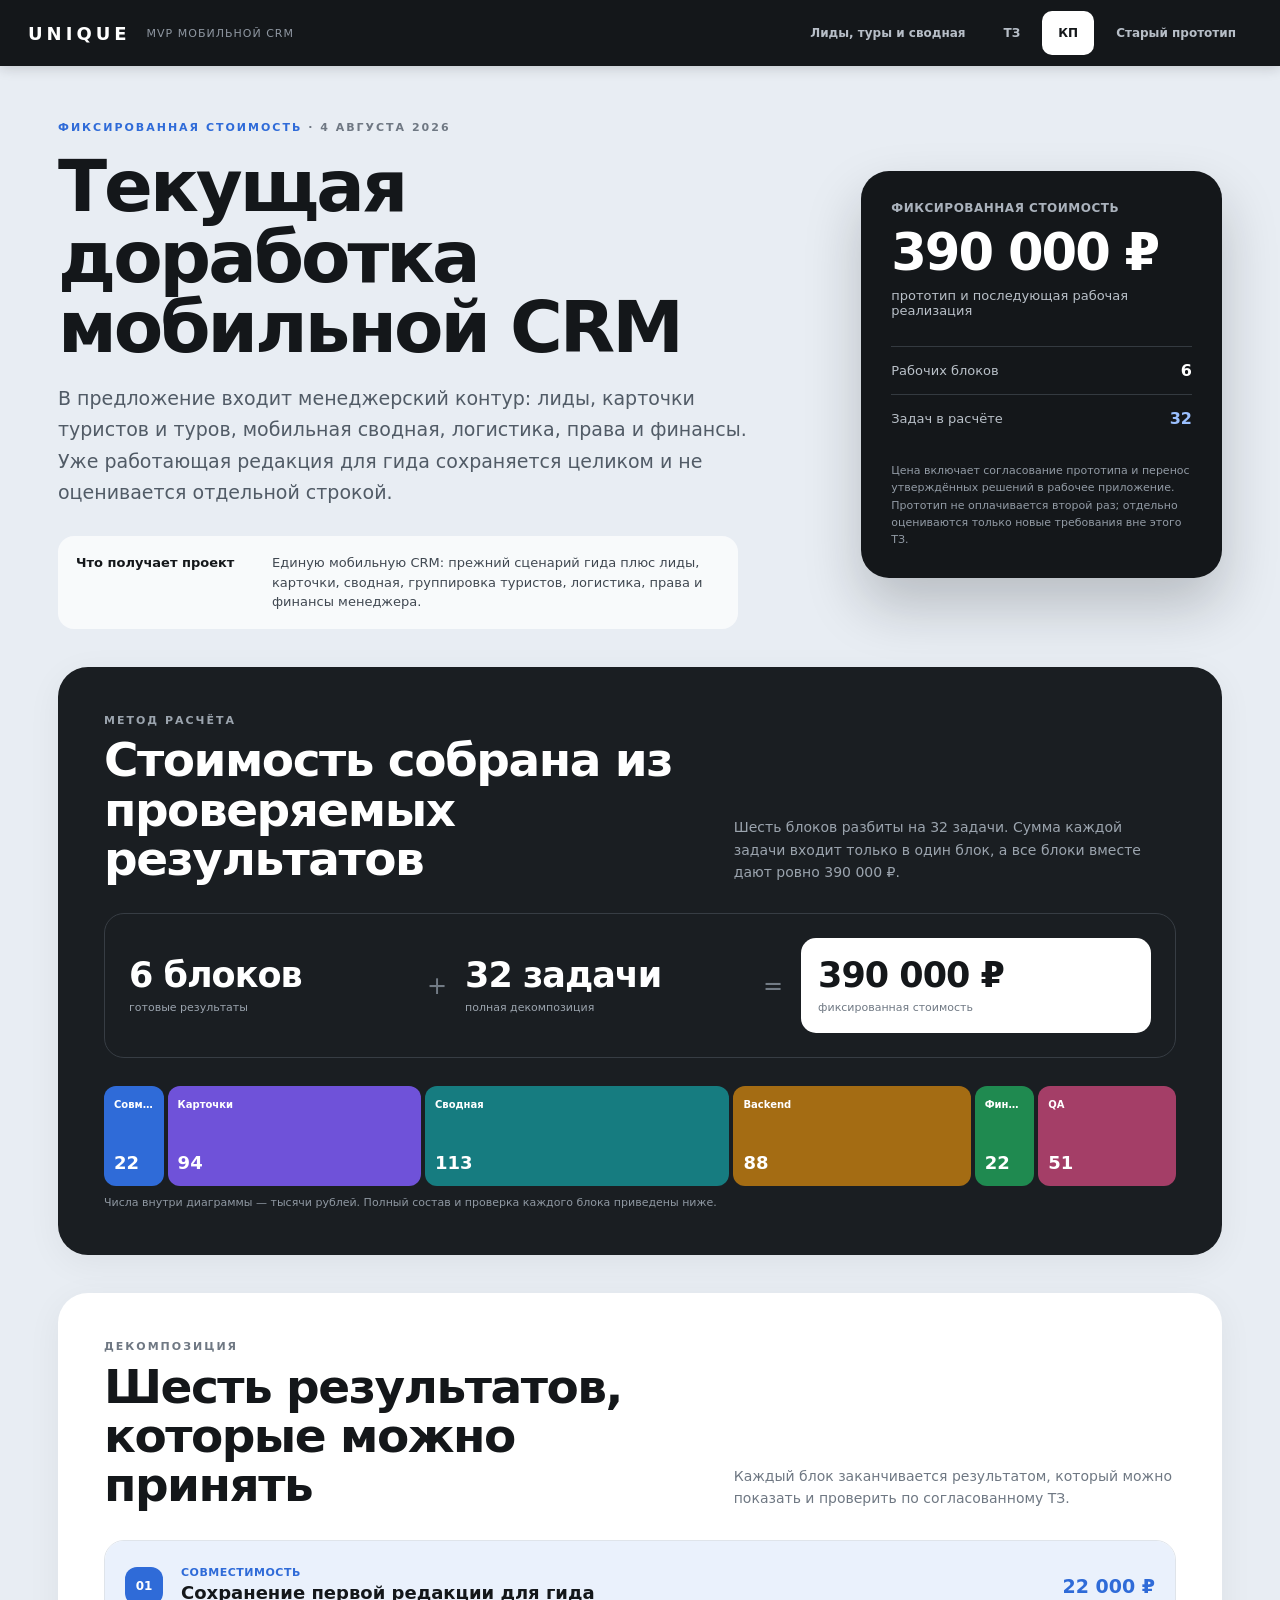
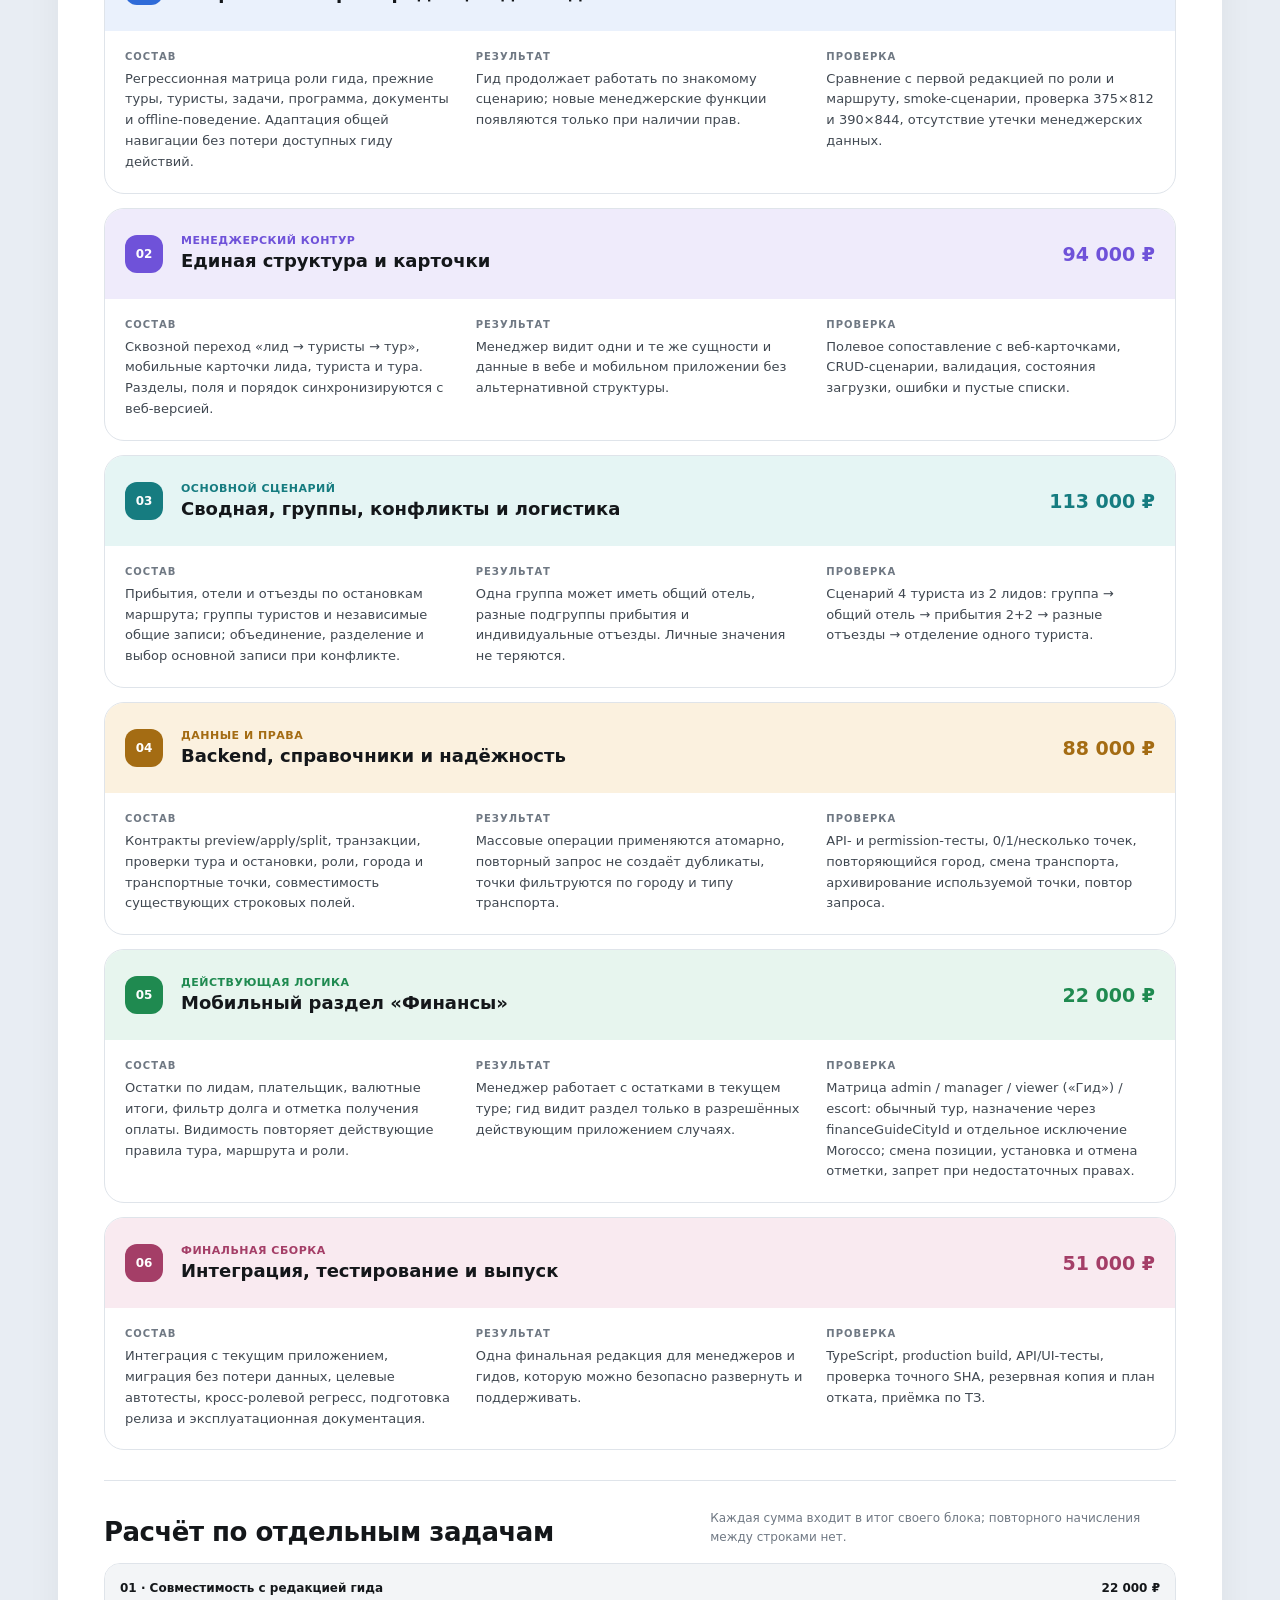
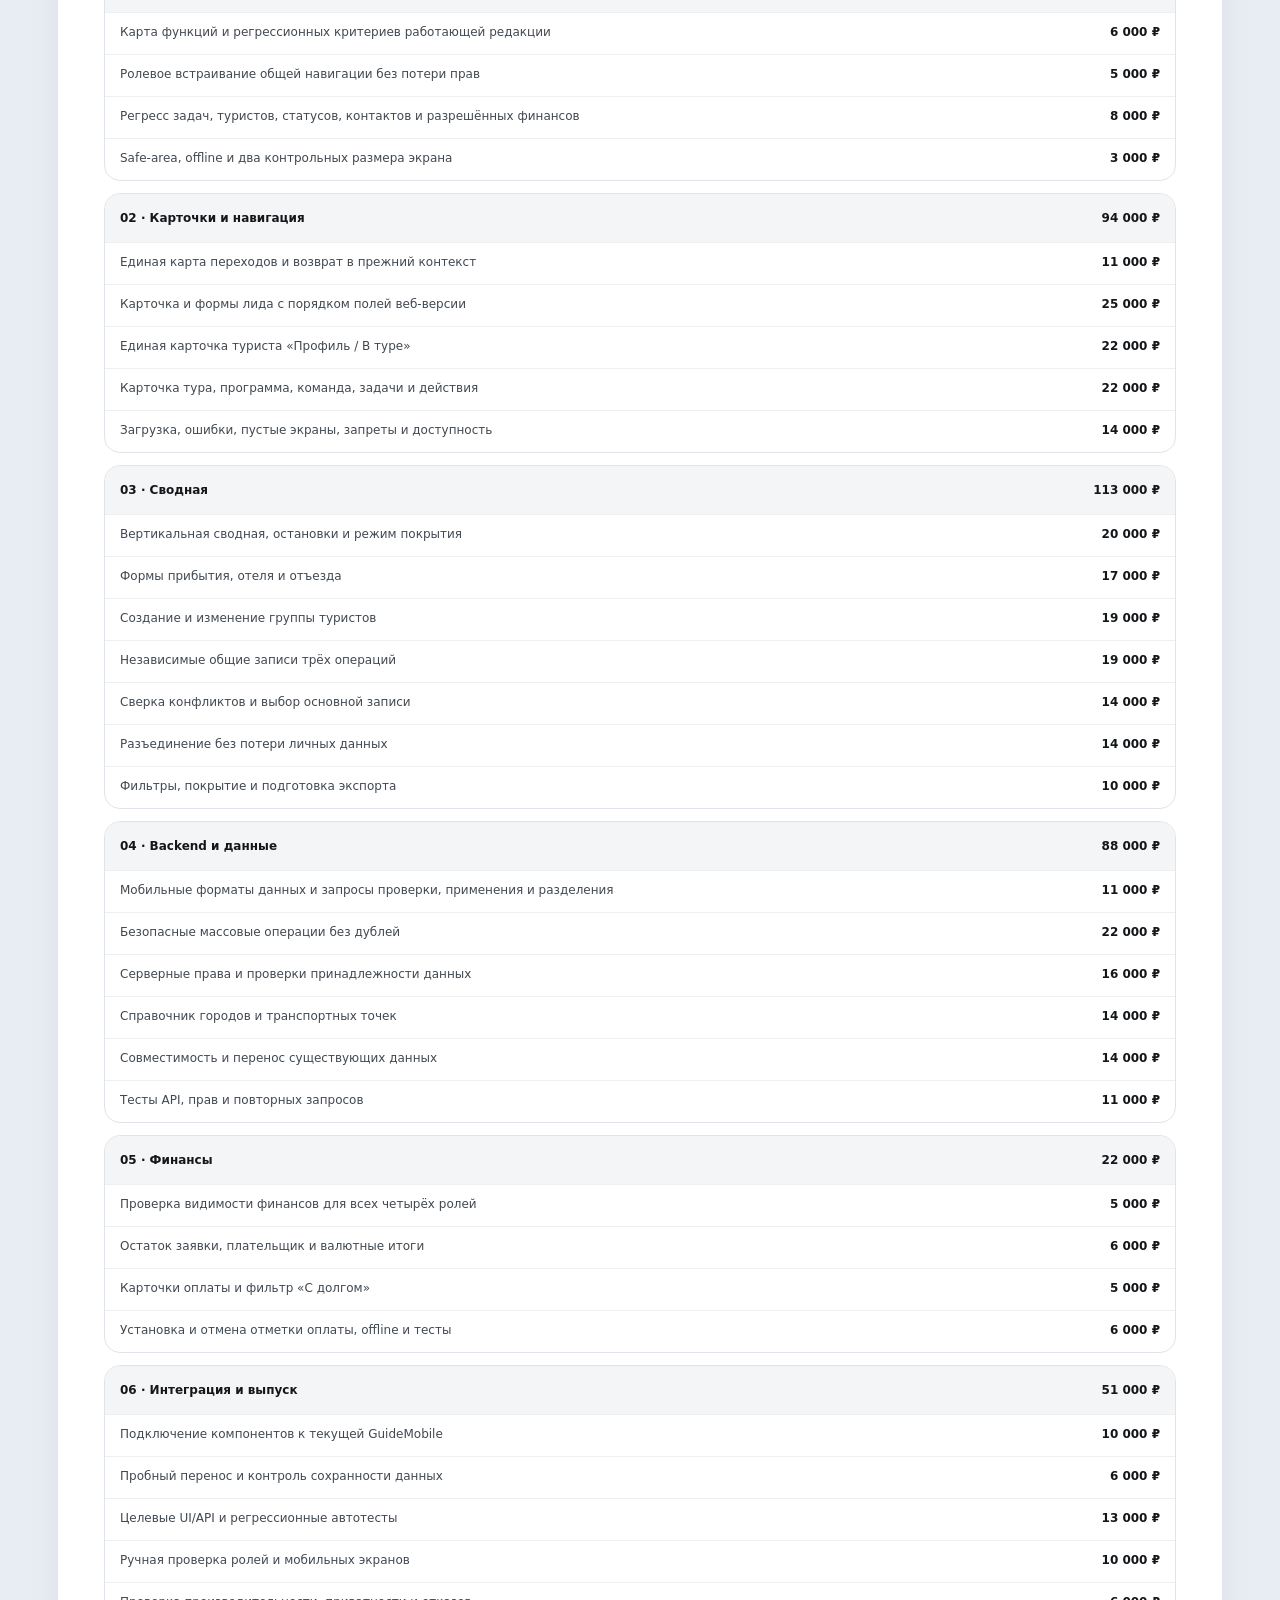
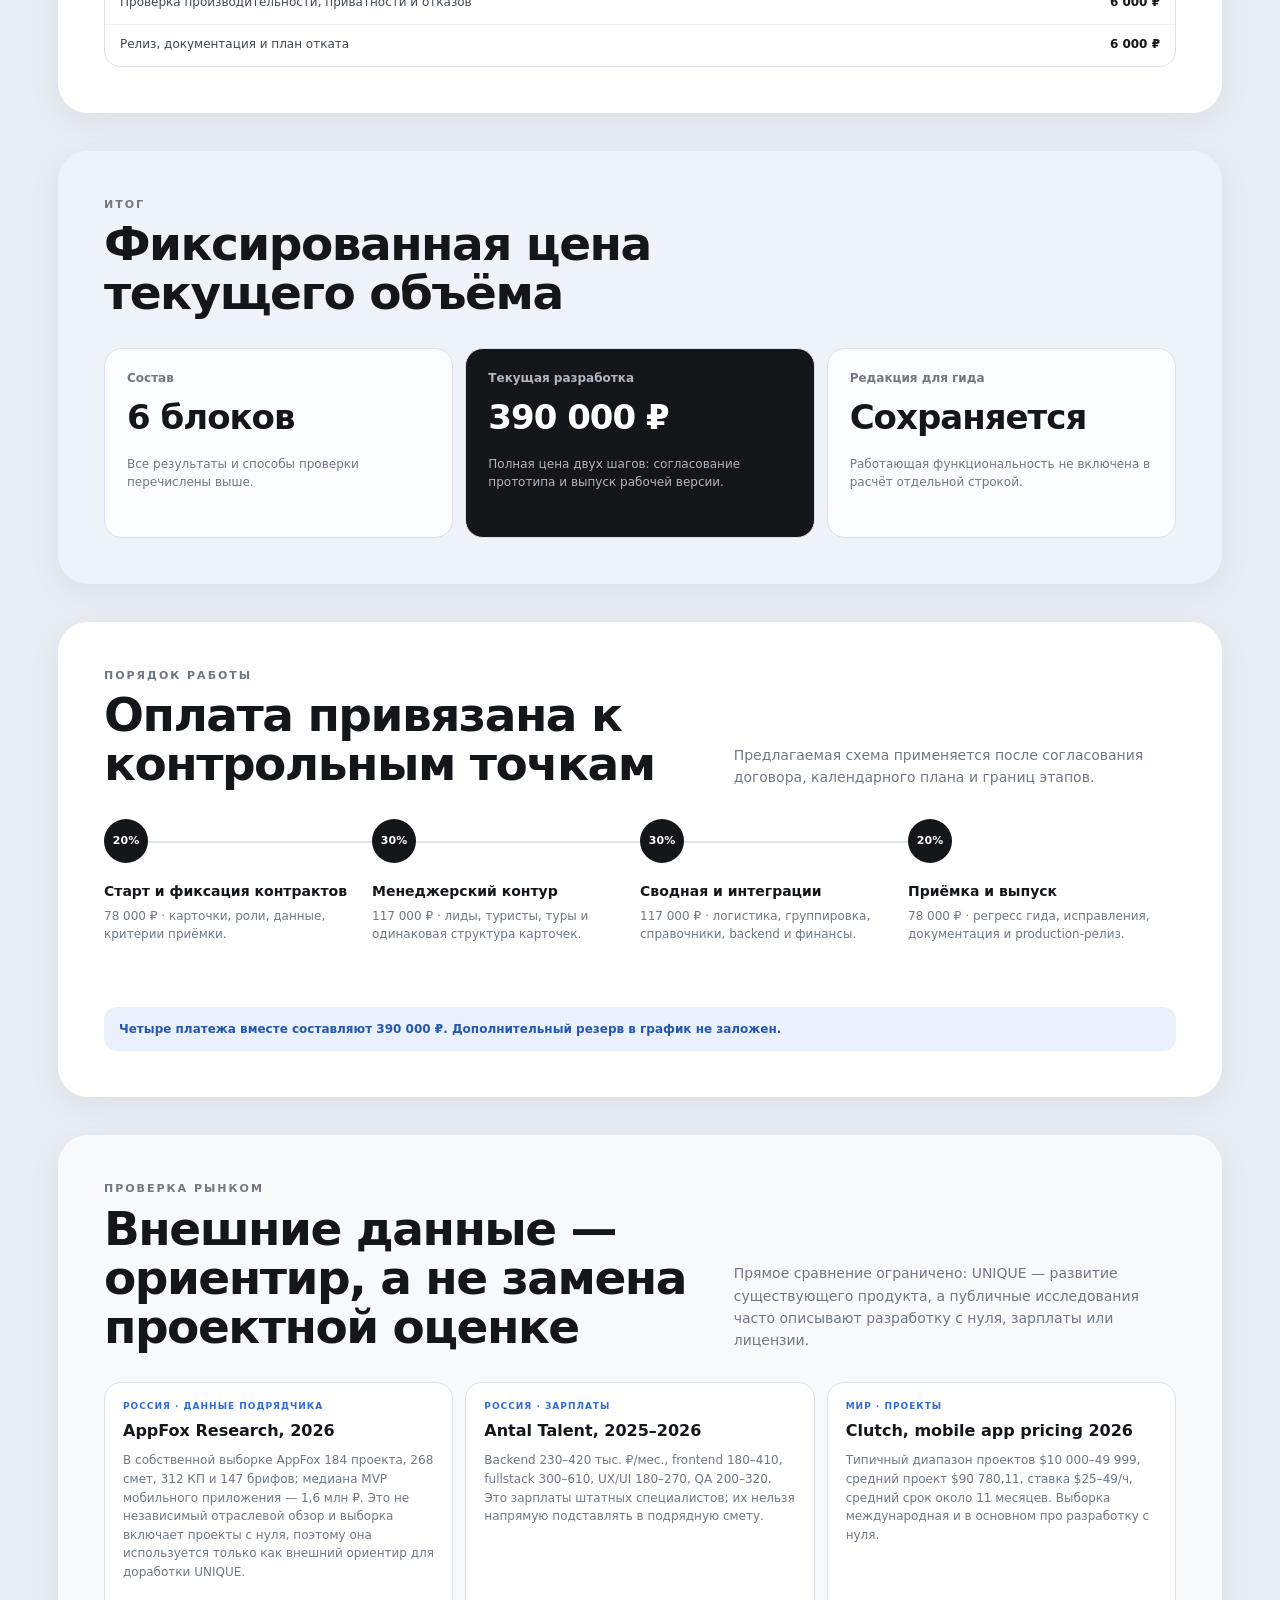
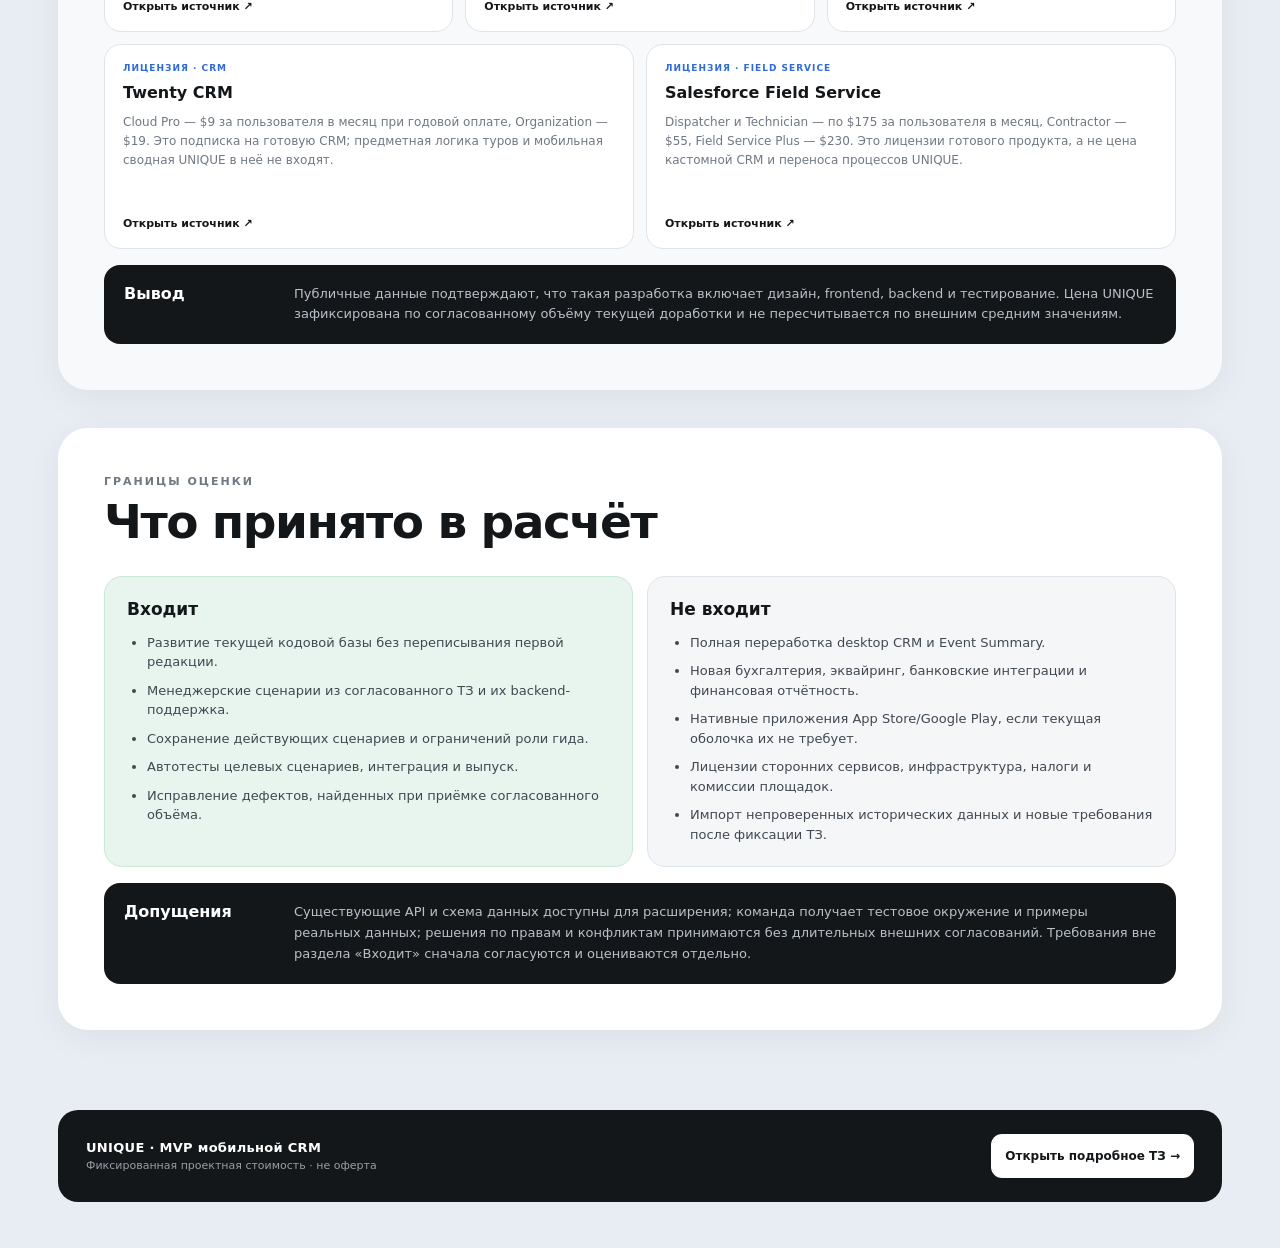
==== commit 67a2150e: "feat: unify mobile CRM prototype and client spec" ====
--- a/commercial-proposal.html
+++ b/commercial-proposal.html
@@ -4,7 +4,7 @@
   <meta charset="utf-8">
   <meta name="viewport" content="width=device-width, initial-scale=1, viewport-fit=cover">
   <meta name="theme-color" content="#f4f6f8">
-  <meta name="description" content="Предварительная оценка развития мобильной CRM UNIQUE от фактической первой редакции для гида стоимостью 240 000 рублей.">
+  <meta name="description" content="Коммерческое предложение на текущую доработку мобильной CRM UNIQUE. Фиксированная стоимость: 390 000 рублей.">
   <title>UNIQUE · КП на развитие мобильной CRM</title>
   <link rel="stylesheet" href="commercial-proposal.css">
 </head>
@@ -25,9 +25,9 @@
   <main>
     <section class="hero">
       <div class="hero-copy">
-        <p class="eyebrow"><span>ПРЕДВАРИТЕЛЬНАЯ ОЦЕНКА</span> · 4 АВГУСТА 2026</p>
-        <h1>Развитие мобильной CRM на базе готовой версии для гида</h1>
-        <p class="lead">Первая редакция стоимостью <strong>240&nbsp;000&nbsp;₽</strong> уже создана и полностью сохраняется. Она не тарифицируется повторно. Оценка ниже относится только к новой менеджерской функциональности, интеграции и проверке совместимости.</p>
+        <p class="eyebrow"><span>ФИКСИРОВАННАЯ СТОИМОСТЬ</span> · 4 АВГУСТА 2026</p>
+        <h1>Текущая доработка мобильной CRM</h1>
+        <p class="lead">В предложение входит менеджерский контур: лиды, карточки туристов и туров, мобильная сводная, логистика, права и финансы. Уже работающая редакция для гида сохраняется целиком и не оценивается отдельной строкой.</p>
         <div class="hero-note" role="note">
           <strong>Что получает проект</strong>
           <span>Единую мобильную CRM: прежний сценарий гида плюс лиды, карточки, сводная, группировка туристов, логистика, права и финансы менеджера.</span>
@@ -35,14 +35,14 @@
       </div>
 
       <aside class="price-card" aria-label="Итоговая стоимость доработки">
-        <span class="price-label">Базовая оценка доработки</span>
-        <strong class="price">1&nbsp;488&nbsp;000&nbsp;₽</strong>
-        <span class="price-caption">6,20 стоимости первой редакции</span>
+        <span class="price-label">Фиксированная стоимость</span>
+        <strong class="price">390&nbsp;000&nbsp;₽</strong>
+        <span class="price-caption">прототип и последующая рабочая реализация</span>
         <dl>
-          <div><dt>Резерв 15%</dt><dd>223&nbsp;200&nbsp;₽</dd></div>
-          <div class="price-cap"><dt>Лимит с резервом</dt><dd>1&nbsp;711&nbsp;200&nbsp;₽</dd></div>
+          <div><dt>Рабочих блоков</dt><dd>6</dd></div>
+          <div class="price-cap"><dt>Задач в расчёте</dt><dd>32</dd></div>
         </dl>
-        <p>Предварительная инженерная оценка, не публичная оферта. Резерв используется только по согласованным рискам.</p>
+        <p>Цена включает согласование прототипа и перенос утверждённых решений в рабочее приложение. Прототип не оплачивается второй раз; отдельно оцениваются только новые требования вне этого ТЗ.</p>
       </aside>
     </section>
 
@@ -50,26 +50,26 @@
       <div class="section-head">
         <div>
           <p class="kicker">МЕТОД РАСЧЁТА</p>
-          <h2 id="calculation-title">Одна известная база вместо абстрактной ставки</h2>
-        </div>
-        <p>Фактическая цена первой редакции — единица масштаба. Коэффициент показывает, насколько блок доработки сопоставим с уже выполненным объёмом.</p>
-      </div>
-
-      <div class="formula" aria-label="Формула расчёта">
-        <span><b>240&nbsp;000&nbsp;₽</b><small>готовая редакция гида</small></span>
-        <i aria-hidden="true">×</i>
-        <span><b>6,20</b><small>объём новой редакции</small></span>
+          <h2 id="calculation-title">Стоимость собрана из проверяемых результатов</h2>
+        </div>
+        <p>Шесть блоков разбиты на 32 задачи. Сумма каждой задачи входит только в один блок, а все блоки вместе дают ровно 390&nbsp;000&nbsp;₽.</p>
+      </div>
+
+      <div class="formula" aria-label="Состав фиксированной стоимости">
+        <span><b>6 блоков</b><small>готовые результаты</small></span>
+        <i aria-hidden="true">+</i>
+        <span><b>32 задачи</b><small>полная декомпозиция</small></span>
         <i aria-hidden="true">=</i>
-        <span class="formula-result"><b>1&nbsp;488&nbsp;000&nbsp;₽</b><small>доработка без резерва</small></span>
+        <span class="formula-result"><b>390&nbsp;000&nbsp;₽</b><small>фиксированная стоимость</small></span>
       </div>
 
       <div class="stack" aria-label="Структура стоимости">
-        <div class="stack-item guide" style="--share: 5.65%"><span>Гид</span><b>84</b></div>
-        <div class="stack-item cards" style="--share: 24.19%"><span>Карточки</span><b>360</b></div>
-        <div class="stack-item summary" style="--share: 29.03%"><span>Сводная</span><b>432</b></div>
-        <div class="stack-item backend" style="--share: 22.58%"><span>Backend</span><b>336</b></div>
-        <div class="stack-item finance" style="--share: 5.65%"><span>Финансы</span><b>84</b></div>
-        <div class="stack-item qa" style="--share: 12.90%"><span>QA</span><b>192</b></div>
+        <div class="stack-item guide" style="--share: 5.64%"><span>Совместимость</span><b>22</b></div>
+        <div class="stack-item cards" style="--share: 24.10%"><span>Карточки</span><b>94</b></div>
+        <div class="stack-item summary" style="--share: 28.97%"><span>Сводная</span><b>113</b></div>
+        <div class="stack-item backend" style="--share: 22.56%"><span>Backend</span><b>88</b></div>
+        <div class="stack-item finance" style="--share: 5.64%"><span>Финансы</span><b>22</b></div>
+        <div class="stack-item qa" style="--share: 13.08%"><span>QA</span><b>51</b></div>
       </div>
       <p class="legend">Числа внутри диаграммы — тысячи рублей. Полный состав и проверка каждого блока приведены ниже.</p>
     </section>
@@ -80,12 +80,12 @@
           <p class="kicker">ДЕКОМПОЗИЦИЯ</p>
           <h2 id="scope-title">Шесть результатов, которые можно принять</h2>
         </div>
-        <p>Стоимость закреплена за проверяемым результатом, а коэффициенты 0,35–1,80 — инженерная оценка исполнителя относительно фактически созданной первой редакции.</p>
+        <p>Каждый блок заканчивается результатом, который можно показать и проверить по согласованному ТЗ.</p>
       </div>
 
       <div class="work-list">
         <article class="work-card guide">
-          <header><span class="work-no">01</span><div><p>0,35 × база</p><h3>Сохранение первой редакции для гида</h3></div><strong>84&nbsp;000&nbsp;₽</strong></header>
+          <header><span class="work-no">01</span><div><p>Совместимость</p><h3>Сохранение первой редакции для гида</h3></div><strong>22&nbsp;000&nbsp;₽</strong></header>
           <div class="work-grid">
             <div><h4>Состав</h4><p>Регрессионная матрица роли гида, прежние туры, туристы, задачи, программа, документы и offline-поведение. Адаптация общей навигации без потери доступных гиду действий.</p></div>
             <div><h4>Результат</h4><p>Гид продолжает работать по знакомому сценарию; новые менеджерские функции появляются только при наличии прав.</p></div>
@@ -94,7 +94,7 @@
         </article>
 
         <article class="work-card cards">
-          <header><span class="work-no">02</span><div><p>1,50 × база</p><h3>Менеджерская структура и паритет карточек</h3></div><strong>360&nbsp;000&nbsp;₽</strong></header>
+          <header><span class="work-no">02</span><div><p>Менеджерский контур</p><h3>Единая структура и карточки</h3></div><strong>94&nbsp;000&nbsp;₽</strong></header>
           <div class="work-grid">
             <div><h4>Состав</h4><p>Сквозной переход «лид → туристы → тур», мобильные карточки лида, туриста и тура. Разделы, поля и порядок синхронизируются с веб-версией.</p></div>
             <div><h4>Результат</h4><p>Менеджер видит одни и те же сущности и данные в вебе и мобильном приложении без альтернативной структуры.</p></div>
@@ -103,7 +103,7 @@
         </article>
 
         <article class="work-card summary">
-          <header><span class="work-no">03</span><div><p>1,80 × база</p><h3>Сводная, группы, конфликты и логистика</h3></div><strong>432&nbsp;000&nbsp;₽</strong></header>
+          <header><span class="work-no">03</span><div><p>Основной сценарий</p><h3>Сводная, группы, конфликты и логистика</h3></div><strong>113&nbsp;000&nbsp;₽</strong></header>
           <div class="work-grid">
             <div><h4>Состав</h4><p>Прибытия, отели и отъезды по остановкам маршрута; группы туристов и независимые общие записи; объединение, разделение и выбор основной записи при конфликте.</p></div>
             <div><h4>Результат</h4><p>Одна группа может иметь общий отель, разные подгруппы прибытия и индивидуальные отъезды. Личные значения не теряются.</p></div>
@@ -112,7 +112,7 @@
         </article>
 
         <article class="work-card backend">
-          <header><span class="work-no">04</span><div><p>1,40 × база</p><h3>Backend, справочники, права и идемпотентность</h3></div><strong>336&nbsp;000&nbsp;₽</strong></header>
+          <header><span class="work-no">04</span><div><p>Данные и права</p><h3>Backend, справочники и надёжность</h3></div><strong>88&nbsp;000&nbsp;₽</strong></header>
           <div class="work-grid">
             <div><h4>Состав</h4><p>Контракты preview/apply/split, транзакции, проверки тура и остановки, роли, города и транспортные точки, совместимость существующих строковых полей.</p></div>
             <div><h4>Результат</h4><p>Массовые операции применяются атомарно, повторный запрос не создаёт дубликаты, точки фильтруются по городу и типу транспорта.</p></div>
@@ -121,7 +121,7 @@
         </article>
 
         <article class="work-card finance">
-          <header><span class="work-no">05</span><div><p>0,35 × база</p><h3>Паритет мобильного раздела «Финансы»</h3></div><strong>84&nbsp;000&nbsp;₽</strong></header>
+          <header><span class="work-no">05</span><div><p>Действующая логика</p><h3>Мобильный раздел «Финансы»</h3></div><strong>22&nbsp;000&nbsp;₽</strong></header>
           <div class="work-grid">
             <div><h4>Состав</h4><p>Остатки по лидам, плательщик, валютные итоги, фильтр долга и отметка получения оплаты. Видимость повторяет действующие правила тура, маршрута и роли.</p></div>
             <div><h4>Результат</h4><p>Менеджер работает с остатками в текущем туре; гид видит раздел только в разрешённых действующим приложением случаях.</p></div>
@@ -130,7 +130,7 @@
         </article>
 
         <article class="work-card qa">
-          <header><span class="work-no">06</span><div><p>0,80 × база</p><h3>Интеграция, QA и выпуск</h3></div><strong>192&nbsp;000&nbsp;₽</strong></header>
+          <header><span class="work-no">06</span><div><p>Финальная сборка</p><h3>Интеграция, тестирование и выпуск</h3></div><strong>51&nbsp;000&nbsp;₽</strong></header>
           <div class="work-grid">
             <div><h4>Состав</h4><p>Интеграция с текущим приложением, миграция без потери данных, целевые автотесты, кросс-ролевой регресс, подготовка релиза и эксплуатационная документация.</p></div>
             <div><h4>Результат</h4><p>Одна финальная редакция для менеджеров и гидов, которую можно безопасно развернуть и поддерживать.</p></div>
@@ -141,49 +141,49 @@
 
       <div class="task-ledger" aria-labelledby="ledger-title">
         <div class="task-ledger-head"><h3 id="ledger-title">Расчёт по отдельным задачам</h3><p>Каждая сумма входит в итог своего блока; повторного начисления между строками нет.</p></div>
-        <article><header><span>01 · Гид</span><strong>84&nbsp;000&nbsp;₽</strong></header><ul>
-          <li><span>Карта функций и регрессионных критериев первой редакции</span><b>24&nbsp;000&nbsp;₽</b></li>
-          <li><span>Ролевое встраивание навигации без потери capabilities</span><b>18&nbsp;000&nbsp;₽</b></li>
-          <li><span>Регресс задач, туристов, статусов, контактов и разрешённых финансов</span><b>30&nbsp;000&nbsp;₽</b></li>
-          <li><span>Safe-area, offline и два контрольных viewport</span><b>12&nbsp;000&nbsp;₽</b></li>
-        </ul></article>
-        <article><header><span>02 · Карточки и IA</span><strong>360&nbsp;000&nbsp;₽</strong></header><ul>
-          <li><span>Единая карта переходов, deep links и возврат контекста</span><b>42&nbsp;000&nbsp;₽</b></li>
-          <li><span>Карточка и формы лида с web-порядком полей</span><b>96&nbsp;000&nbsp;₽</b></li>
-          <li><span>Каноническая карточка туриста «Профиль / В туре»</span><b>84&nbsp;000&nbsp;₽</b></li>
-          <li><span>Карточка тура, программа, команда, задачи и действия</span><b>84&nbsp;000&nbsp;₽</b></li>
-          <li><span>Loading, error, empty, forbidden, accessibility</span><b>54&nbsp;000&nbsp;₽</b></li>
-        </ul></article>
-        <article><header><span>03 · Сводная</span><strong>432&nbsp;000&nbsp;₽</strong></header><ul>
-          <li><span>Вертикальная сводная, остановки и режим покрытия</span><b>78&nbsp;000&nbsp;₽</b></li>
-          <li><span>Формы прибытия, отеля и отъезда</span><b>66&nbsp;000&nbsp;₽</b></li>
-          <li><span>Создание и изменение группы туристов</span><b>72&nbsp;000&nbsp;₽</b></li>
-          <li><span>Независимые общие записи трёх операций</span><b>72&nbsp;000&nbsp;₽</b></li>
-          <li><span>Preview конфликтов и выбор основной записи</span><b>54&nbsp;000&nbsp;₽</b></li>
-          <li><span>Split, замена источника и сохранение ownValues</span><b>54&nbsp;000&nbsp;₽</b></li>
-          <li><span>Фильтры, покрытие и подготовка экспорта</span><b>36&nbsp;000&nbsp;₽</b></li>
-        </ul></article>
-        <article><header><span>04 · Backend и данные</span><strong>336&nbsp;000&nbsp;₽</strong></header><ul>
-          <li><span>Mobile DTO и контракты preview/apply/split</span><b>42&nbsp;000&nbsp;₽</b></li>
-          <li><span>Транзакционные массовые операции и идемпотентность</span><b>84&nbsp;000&nbsp;₽</b></li>
-          <li><span>Server capabilities, роли и проверки принадлежности</span><b>60&nbsp;000&nbsp;₽</b></li>
-          <li><span>Справочник городов и транспортных точек</span><b>54&nbsp;000&nbsp;₽</b></li>
-          <li><span>Совместимость и миграция существующих данных</span><b>54&nbsp;000&nbsp;₽</b></li>
-          <li><span>API, permission и idempotency tests</span><b>42&nbsp;000&nbsp;₽</b></li>
-        </ul></article>
-        <article><header><span>05 · Финансы</span><strong>84&nbsp;000&nbsp;₽</strong></header><ul>
-          <li><span>Матрица admin / manager / viewer («Гид») / escort: обычный тур, financeGuideCityId и Morocco exception</span><b>18&nbsp;000&nbsp;₽</b></li>
-          <li><span>Агрегация заявки, плательщик и валютные итоги</span><b>24&nbsp;000&nbsp;₽</b></li>
-          <li><span>Карточки, подписи оплаты и фильтр «С долгом»</span><b>18&nbsp;000&nbsp;₽</b></li>
-          <li><span>Pay/unpay, offline, идемпотентность и тесты</span><b>24&nbsp;000&nbsp;₽</b></li>
-        </ul></article>
-        <article><header><span>06 · Интеграция и выпуск</span><strong>192&nbsp;000&nbsp;₽</strong></header><ul>
-          <li><span>Подключение компонентов к текущей GuideMobile</span><b>36&nbsp;000&nbsp;₽</b></li>
-          <li><span>Пробный перенос и контроль сохранности данных</span><b>24&nbsp;000&nbsp;₽</b></li>
-          <li><span>Целевые UI/API и регрессионные автотесты</span><b>48&nbsp;000&nbsp;₽</b></li>
-          <li><span>Ручная кросс-ролевая и мобильная приёмка</span><b>36&nbsp;000&nbsp;₽</b></li>
-          <li><span>Проверка производительности, приватности и отказов</span><b>24&nbsp;000&nbsp;₽</b></li>
-          <li><span>Релиз, документация и план отката</span><b>24&nbsp;000&nbsp;₽</b></li>
+        <article><header><span>01 · Совместимость с редакцией гида</span><strong>22&nbsp;000&nbsp;₽</strong></header><ul>
+          <li><span>Карта функций и регрессионных критериев работающей редакции</span><b>6&nbsp;000&nbsp;₽</b></li>
+          <li><span>Ролевое встраивание общей навигации без потери прав</span><b>5&nbsp;000&nbsp;₽</b></li>
+          <li><span>Регресс задач, туристов, статусов, контактов и разрешённых финансов</span><b>8&nbsp;000&nbsp;₽</b></li>
+          <li><span>Safe-area, offline и два контрольных размера экрана</span><b>3&nbsp;000&nbsp;₽</b></li>
+        </ul></article>
+        <article><header><span>02 · Карточки и навигация</span><strong>94&nbsp;000&nbsp;₽</strong></header><ul>
+          <li><span>Единая карта переходов и возврат в прежний контекст</span><b>11&nbsp;000&nbsp;₽</b></li>
+          <li><span>Карточка и формы лида с порядком полей веб-версии</span><b>25&nbsp;000&nbsp;₽</b></li>
+          <li><span>Единая карточка туриста «Профиль / В туре»</span><b>22&nbsp;000&nbsp;₽</b></li>
+          <li><span>Карточка тура, программа, команда, задачи и действия</span><b>22&nbsp;000&nbsp;₽</b></li>
+          <li><span>Загрузка, ошибки, пустые экраны, запреты и доступность</span><b>14&nbsp;000&nbsp;₽</b></li>
+        </ul></article>
+        <article><header><span>03 · Сводная</span><strong>113&nbsp;000&nbsp;₽</strong></header><ul>
+          <li><span>Вертикальная сводная, остановки и режим покрытия</span><b>20&nbsp;000&nbsp;₽</b></li>
+          <li><span>Формы прибытия, отеля и отъезда</span><b>17&nbsp;000&nbsp;₽</b></li>
+          <li><span>Создание и изменение группы туристов</span><b>19&nbsp;000&nbsp;₽</b></li>
+          <li><span>Независимые общие записи трёх операций</span><b>19&nbsp;000&nbsp;₽</b></li>
+          <li><span>Сверка конфликтов и выбор основной записи</span><b>14&nbsp;000&nbsp;₽</b></li>
+          <li><span>Разъединение без потери личных данных</span><b>14&nbsp;000&nbsp;₽</b></li>
+          <li><span>Фильтры, покрытие и подготовка экспорта</span><b>10&nbsp;000&nbsp;₽</b></li>
+        </ul></article>
+        <article><header><span>04 · Backend и данные</span><strong>88&nbsp;000&nbsp;₽</strong></header><ul>
+          <li><span>Мобильные форматы данных и запросы проверки, применения и разделения</span><b>11&nbsp;000&nbsp;₽</b></li>
+          <li><span>Безопасные массовые операции без дублей</span><b>22&nbsp;000&nbsp;₽</b></li>
+          <li><span>Серверные права и проверки принадлежности данных</span><b>16&nbsp;000&nbsp;₽</b></li>
+          <li><span>Справочник городов и транспортных точек</span><b>14&nbsp;000&nbsp;₽</b></li>
+          <li><span>Совместимость и перенос существующих данных</span><b>14&nbsp;000&nbsp;₽</b></li>
+          <li><span>Тесты API, прав и повторных запросов</span><b>11&nbsp;000&nbsp;₽</b></li>
+        </ul></article>
+        <article><header><span>05 · Финансы</span><strong>22&nbsp;000&nbsp;₽</strong></header><ul>
+          <li><span>Проверка видимости финансов для всех четырёх ролей</span><b>5&nbsp;000&nbsp;₽</b></li>
+          <li><span>Остаток заявки, плательщик и валютные итоги</span><b>6&nbsp;000&nbsp;₽</b></li>
+          <li><span>Карточки оплаты и фильтр «С долгом»</span><b>5&nbsp;000&nbsp;₽</b></li>
+          <li><span>Установка и отмена отметки оплаты, offline и тесты</span><b>6&nbsp;000&nbsp;₽</b></li>
+        </ul></article>
+        <article><header><span>06 · Интеграция и выпуск</span><strong>51&nbsp;000&nbsp;₽</strong></header><ul>
+          <li><span>Подключение компонентов к текущей GuideMobile</span><b>10&nbsp;000&nbsp;₽</b></li>
+          <li><span>Пробный перенос и контроль сохранности данных</span><b>6&nbsp;000&nbsp;₽</b></li>
+          <li><span>Целевые UI/API и регрессионные автотесты</span><b>13&nbsp;000&nbsp;₽</b></li>
+          <li><span>Ручная проверка ролей и мобильных экранов</span><b>10&nbsp;000&nbsp;₽</b></li>
+          <li><span>Проверка производительности, приватности и отказов</span><b>6&nbsp;000&nbsp;₽</b></li>
+          <li><span>Релиз, документация и план отката</span><b>6&nbsp;000&nbsp;₽</b></li>
         </ul></article>
       </div>
     </section>
@@ -192,17 +192,13 @@
       <div class="section-head">
         <div>
           <p class="kicker">ИТОГ</p>
-          <h2 id="totals-title">Сколько добавляется к уже созданному продукту</h2>
+          <h2 id="totals-title">Фиксированная цена текущего объёма</h2>
         </div>
       </div>
       <div class="total-grid">
-        <article><span>Уже вложено</span><strong>240&nbsp;000&nbsp;₽</strong><p>Первая редакция для гида остаётся в продукте и повторно не оплачивается.</p></article>
-        <article class="primary"><span>Новая доработка</span><strong>1&nbsp;488&nbsp;000&nbsp;₽</strong><p>Базовый объём шести блоков после фиксации границ ТЗ.</p></article>
-        <article><span>Резерв до 15%</span><strong>223&nbsp;200&nbsp;₽</strong><p>Только на согласованные неизвестные интеграции и миграционные риски.</p></article>
-      </div>
-      <div class="investment">
-        <div><span>Совокупная инвестиция без резерва</span><strong>1&nbsp;728&nbsp;000&nbsp;₽</strong></div>
-        <div><span>Предельная совокупная инвестиция</span><strong>1&nbsp;951&nbsp;200&nbsp;₽</strong></div>
+        <article><span>Состав</span><strong>6 блоков</strong><p>Все результаты и способы проверки перечислены выше.</p></article>
+        <article class="primary"><span>Текущая разработка</span><strong>390&nbsp;000&nbsp;₽</strong><p>Полная цена двух шагов: согласование прототипа и выпуск рабочей версии.</p></article>
+        <article><span>Редакция для гида</span><strong>Сохраняется</strong><p>Работающая функциональность не включена в расчёт отдельной строкой.</p></article>
       </div>
     </section>
 
@@ -215,12 +211,12 @@
         <p>Предлагаемая схема применяется после согласования договора, календарного плана и границ этапов.</p>
       </div>
       <ol class="timeline">
-        <li><span>20%</span><div><strong>Старт и фиксация контрактов</strong><p>297&nbsp;600&nbsp;₽ · карточки, роли, данные, критерии приёмки.</p></div></li>
-        <li><span>30%</span><div><strong>Менеджерский контур</strong><p>446&nbsp;400&nbsp;₽ · лиды, туристы, туры и паритет карточек на тестовом окружении.</p></div></li>
-        <li><span>30%</span><div><strong>Сводная и интеграции</strong><p>446&nbsp;400&nbsp;₽ · логистика, группировка, справочники, backend и финансы.</p></div></li>
-        <li><span>20%</span><div><strong>Приёмка и выпуск</strong><p>297&nbsp;600&nbsp;₽ · регресс гида, исправления, документация и production-релиз.</p></div></li>
+        <li><span>20%</span><div><strong>Старт и фиксация контрактов</strong><p>78&nbsp;000&nbsp;₽ · карточки, роли, данные, критерии приёмки.</p></div></li>
+        <li><span>30%</span><div><strong>Менеджерский контур</strong><p>117&nbsp;000&nbsp;₽ · лиды, туристы, туры и одинаковая структура карточек.</p></div></li>
+        <li><span>30%</span><div><strong>Сводная и интеграции</strong><p>117&nbsp;000&nbsp;₽ · логистика, группировка, справочники, backend и финансы.</p></div></li>
+        <li><span>20%</span><div><strong>Приёмка и выпуск</strong><p>78&nbsp;000&nbsp;₽ · регресс гида, исправления, документация и production-релиз.</p></div></li>
       </ol>
-      <p class="payment-note">Суммы этапов рассчитаны от базовой оценки 1&nbsp;488&nbsp;000&nbsp;₽. Резерв не входит в авансовый график и оформляется только отдельным согласованием.</p>
+      <p class="payment-note">Четыре платежа вместе составляют 390&nbsp;000&nbsp;₽. Дополнительный резерв в график не заложен.</p>
     </section>
 
     <section class="section market" aria-labelledby="market-title">
@@ -250,7 +246,7 @@
       </div>
       <div class="market-conclusion">
         <strong>Вывод</strong>
-        <p>Рынок подтверждает, что мобильная разработка требует нескольких ролей и значительного бюджета. Но наиболее надёжная база именно для этой доработки — фактические 240&nbsp;000&nbsp;₽ первой редакции в той же кодовой базе. Поэтому внешние цены не умножают смету и не подменяют её.</p>
+        <p>Публичные данные подтверждают, что такая разработка включает дизайн, frontend, backend и тестирование. Цена UNIQUE зафиксирована по согласованному объёму текущей доработки и не пересчитывается по внешним средним значениям.</p>
       </div>
     </section>
 
@@ -279,13 +275,13 @@
       </div>
       <div class="assumption-note">
         <strong>Допущения</strong>
-        <p>Существующие API и схема данных доступны для расширения; команда получает тестовое окружение и примеры реальных данных; решения по правам и конфликтам принимаются без длительных внешних согласований. Изменение этих условий пересматривает сроки или резерв, но не списывается автоматически.</p>
+        <p>Существующие API и схема данных доступны для расширения; команда получает тестовое окружение и примеры реальных данных; решения по правам и конфликтам принимаются без длительных внешних согласований. Требования вне раздела «Входит» сначала согласуются и оцениваются отдельно.</p>
       </div>
     </section>
   </main>
 
   <footer>
-    <div><strong>UNIQUE · MVP мобильной CRM</strong><span>Предварительная инженерная оценка · не оферта</span></div>
+    <div><strong>UNIQUE · MVP мобильной CRM</strong><span>Фиксированная проектная стоимость · не оферта</span></div>
     <a href="mobile-leads-tz.html">Открыть подробное ТЗ →</a>
   </footer>
 </body>
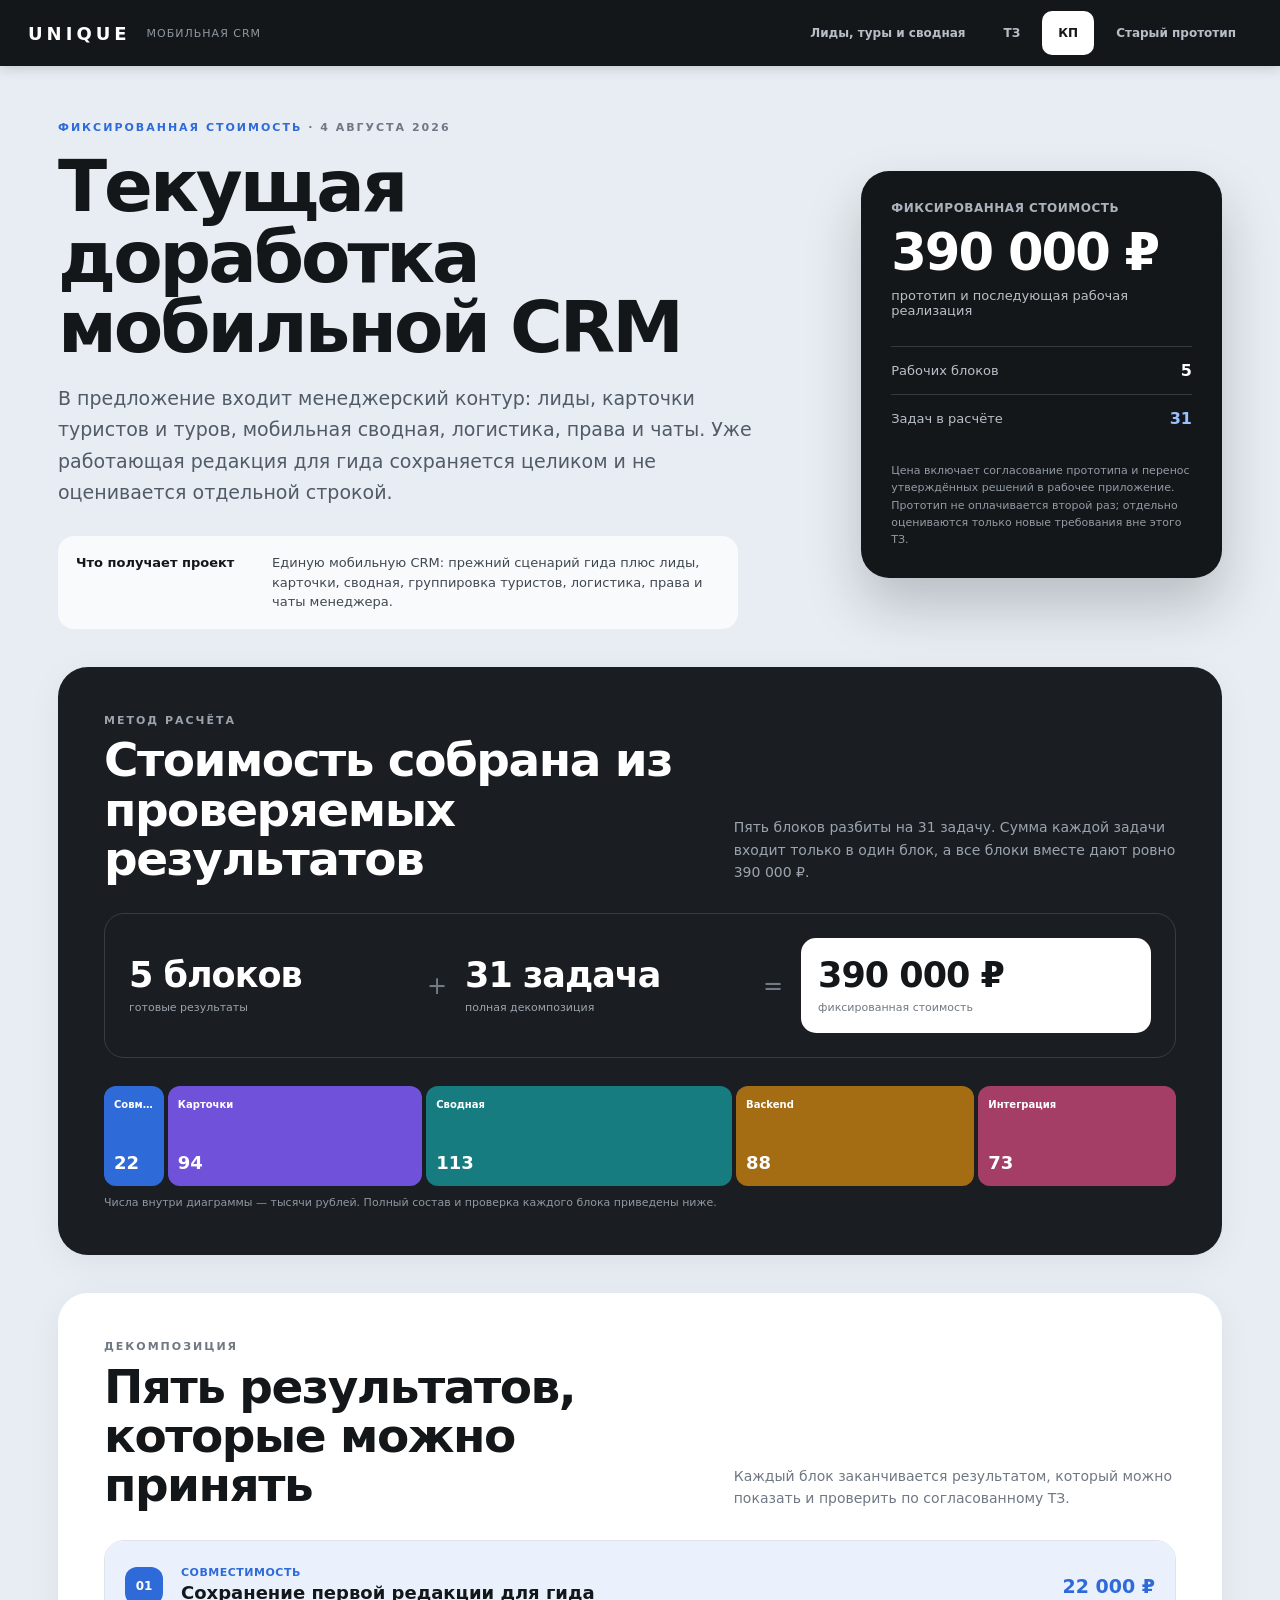
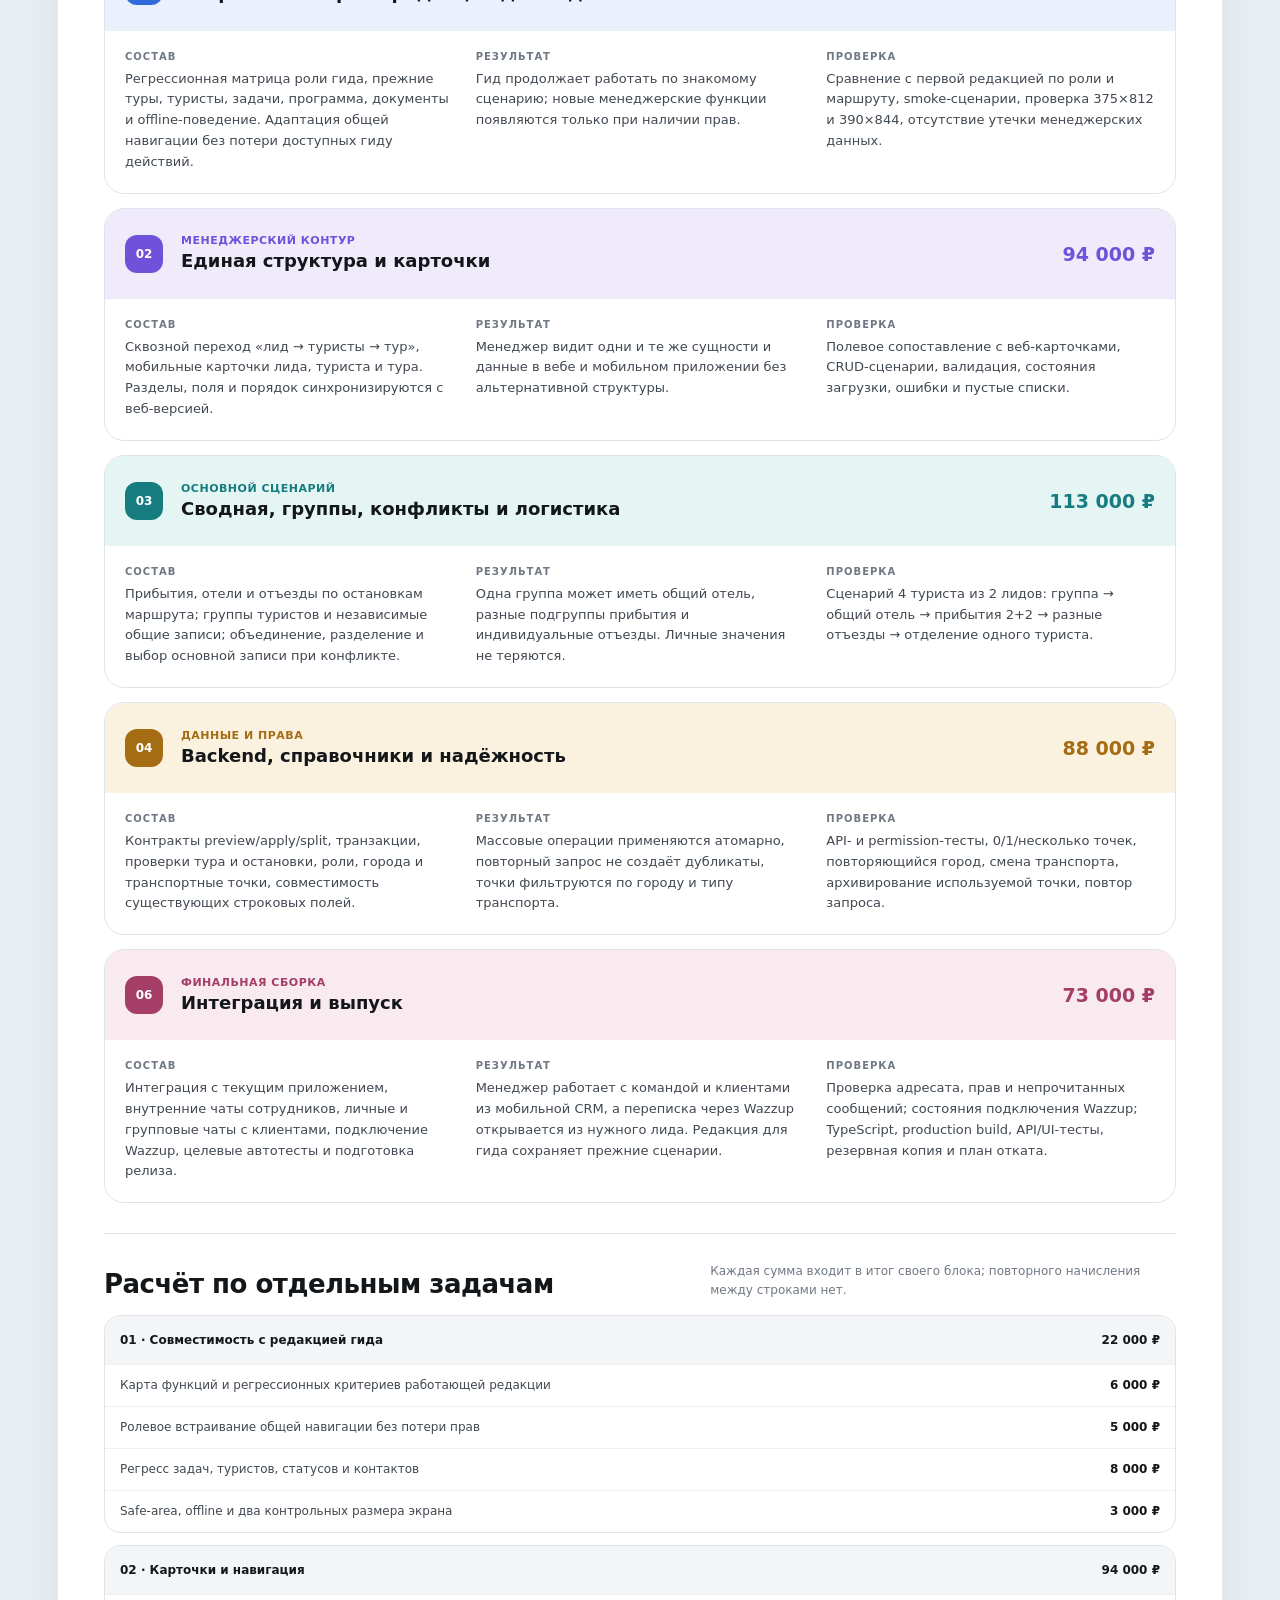
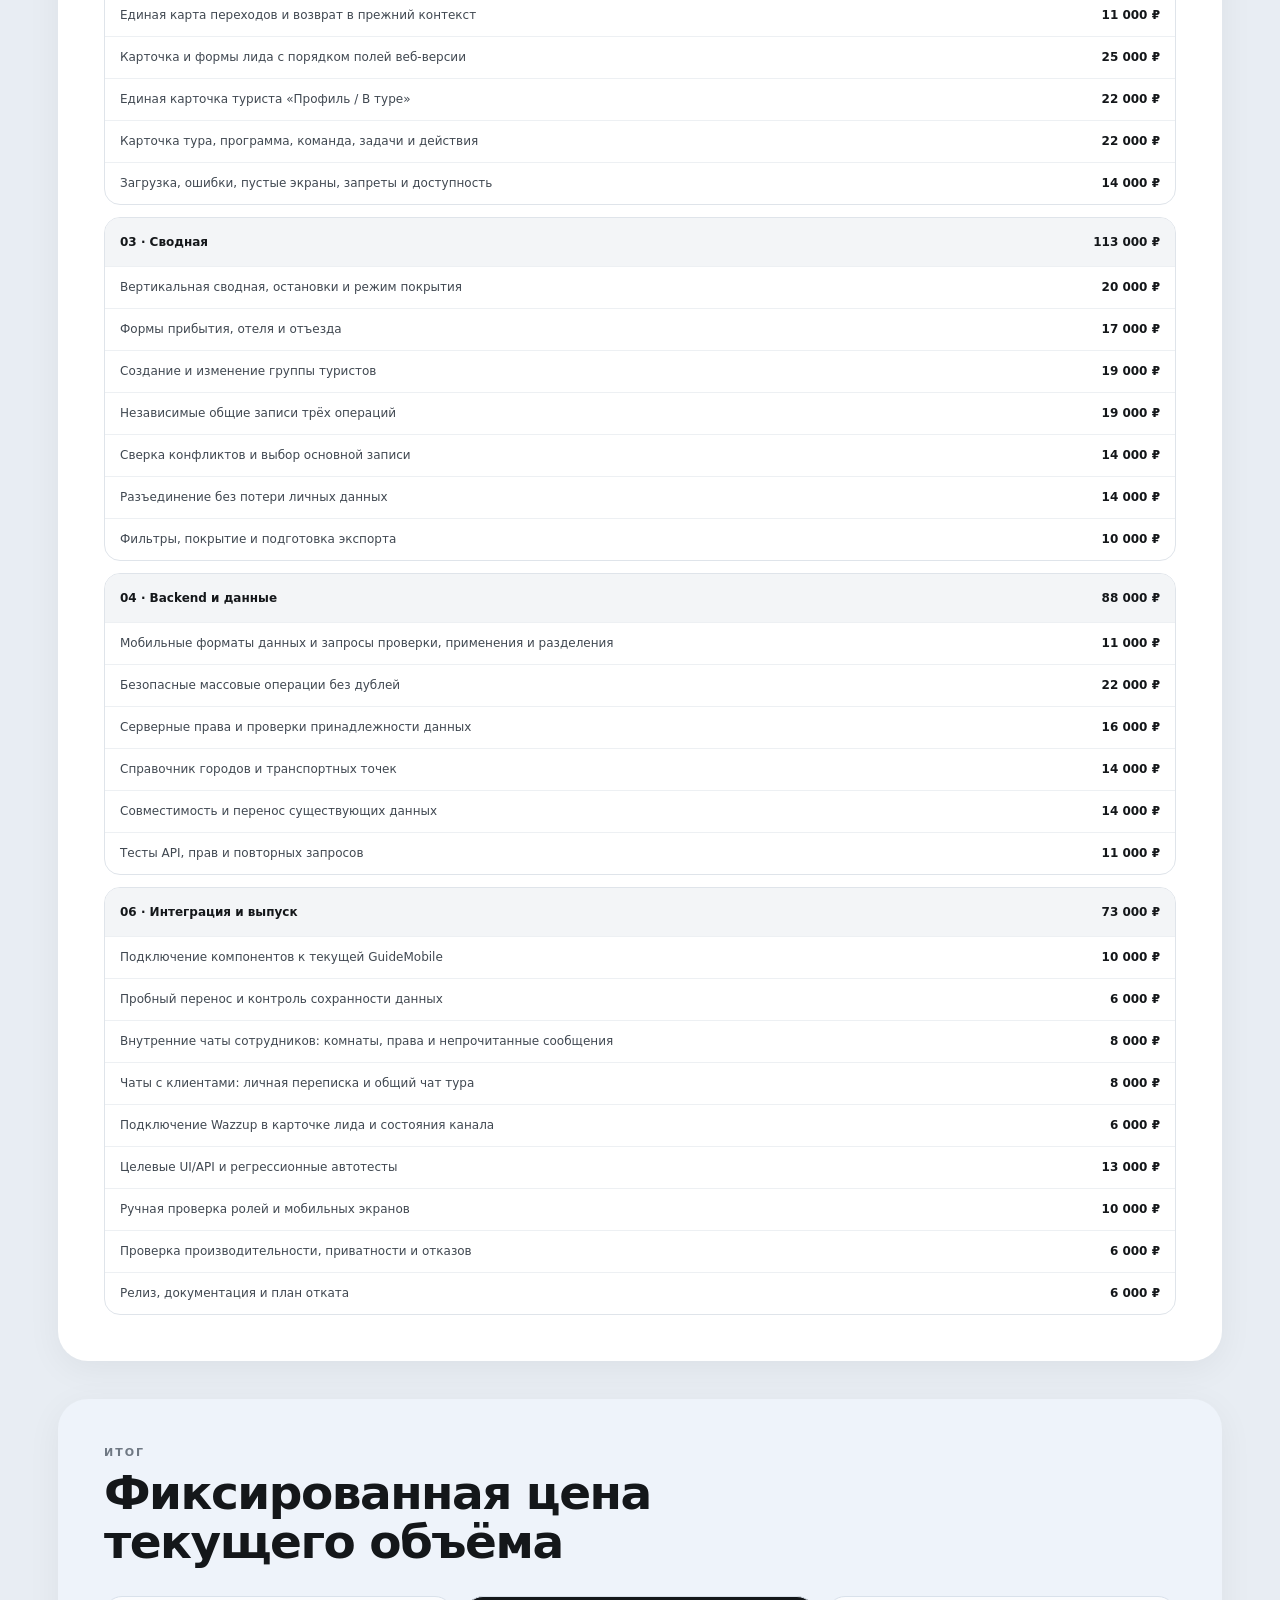
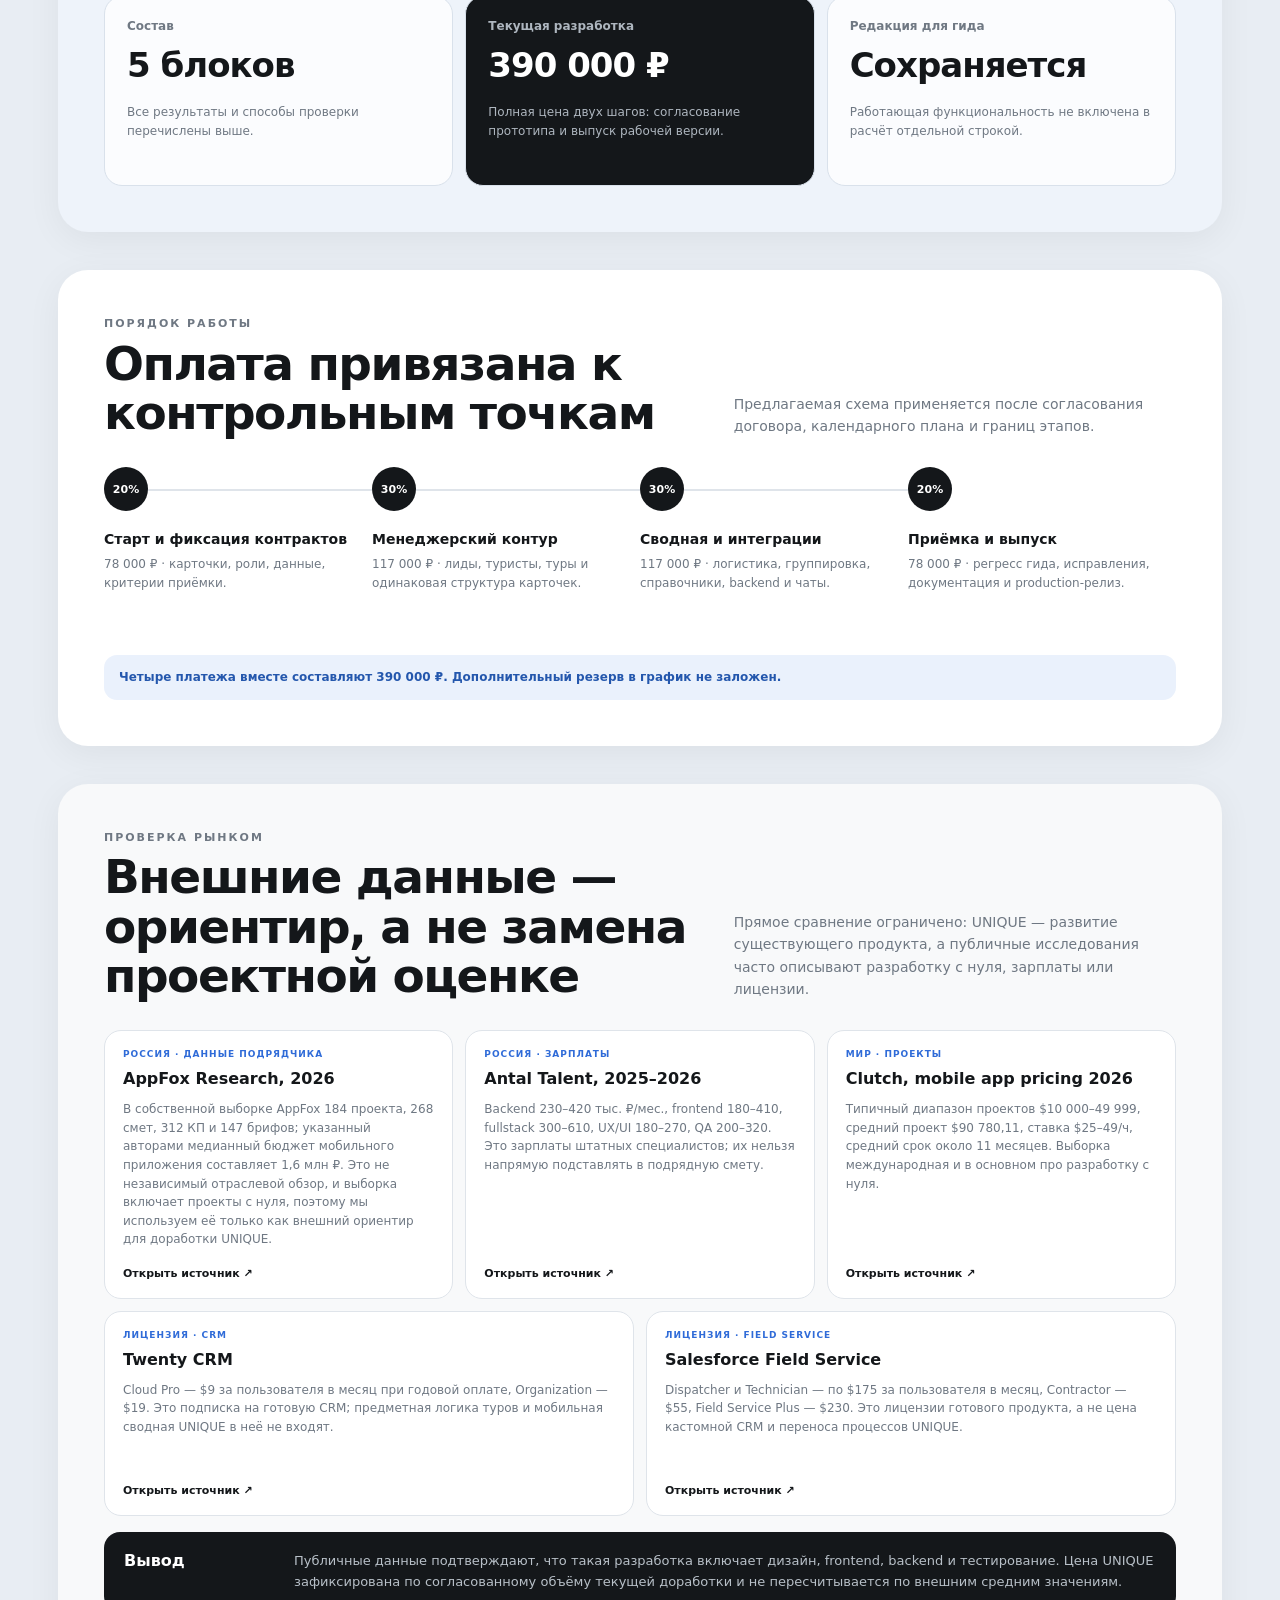
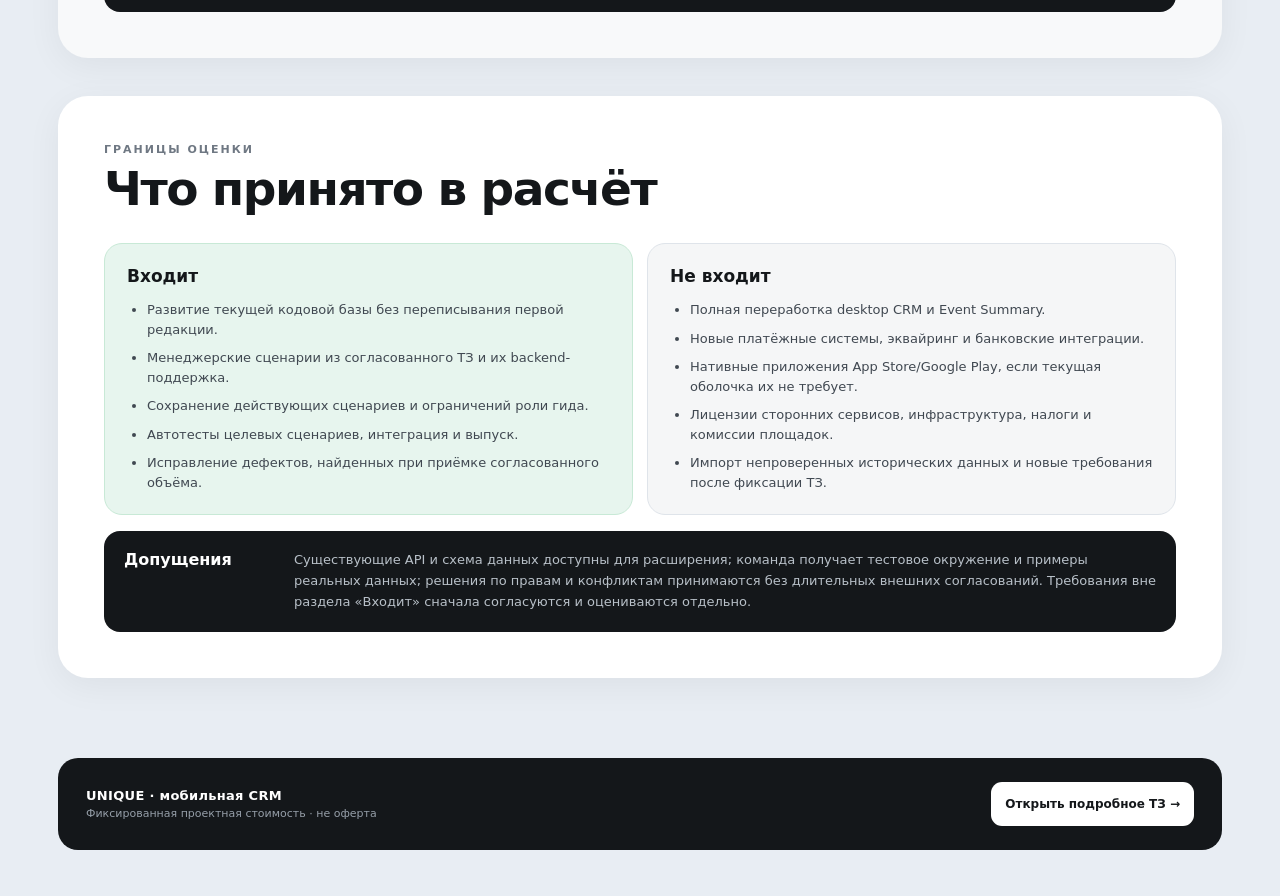
==== commit 80407806: "feat: add mobile chat flows and clarify delivery spec" ====
--- a/commercial-proposal.html
+++ b/commercial-proposal.html
@@ -12,7 +12,7 @@
   <header class="site-header">
     <a class="brand" href="index.html" aria-label="Открыть прототип мобильной CRM">
       <strong>UNIQUE</strong>
-      <span>MVP МОБИЛЬНОЙ CRM</span>
+      <span>МОБИЛЬНАЯ CRM</span>
     </a>
     <nav aria-label="Навигация прототипа">
       <a class="site-tab" href="tour-operations.html">Лиды, туры и сводная</a>
@@ -27,10 +27,10 @@
       <div class="hero-copy">
         <p class="eyebrow"><span>ФИКСИРОВАННАЯ СТОИМОСТЬ</span> · 4 АВГУСТА 2026</p>
         <h1>Текущая доработка мобильной CRM</h1>
-        <p class="lead">В предложение входит менеджерский контур: лиды, карточки туристов и туров, мобильная сводная, логистика, права и финансы. Уже работающая редакция для гида сохраняется целиком и не оценивается отдельной строкой.</p>
+        <p class="lead">В предложение входит менеджерский контур: лиды, карточки туристов и туров, мобильная сводная, логистика, права и чаты. Уже работающая редакция для гида сохраняется целиком и не оценивается отдельной строкой.</p>
         <div class="hero-note" role="note">
           <strong>Что получает проект</strong>
-          <span>Единую мобильную CRM: прежний сценарий гида плюс лиды, карточки, сводная, группировка туристов, логистика, права и финансы менеджера.</span>
+          <span>Единую мобильную CRM: прежний сценарий гида плюс лиды, карточки, сводная, группировка туристов, логистика, права и чаты менеджера.</span>
         </div>
       </div>
 
@@ -39,8 +39,8 @@
         <strong class="price">390&nbsp;000&nbsp;₽</strong>
         <span class="price-caption">прототип и последующая рабочая реализация</span>
         <dl>
-          <div><dt>Рабочих блоков</dt><dd>6</dd></div>
-          <div class="price-cap"><dt>Задач в расчёте</dt><dd>32</dd></div>
+          <div><dt>Рабочих блоков</dt><dd>5</dd></div>
+          <div class="price-cap"><dt>Задач в расчёте</dt><dd>31</dd></div>
         </dl>
         <p>Цена включает согласование прототипа и перенос утверждённых решений в рабочее приложение. Прототип не оплачивается второй раз; отдельно оцениваются только новые требования вне этого ТЗ.</p>
       </aside>
@@ -52,13 +52,13 @@
           <p class="kicker">МЕТОД РАСЧЁТА</p>
           <h2 id="calculation-title">Стоимость собрана из проверяемых результатов</h2>
         </div>
-        <p>Шесть блоков разбиты на 32 задачи. Сумма каждой задачи входит только в один блок, а все блоки вместе дают ровно 390&nbsp;000&nbsp;₽.</p>
+        <p>Пять блоков разбиты на 31 задачу. Сумма каждой задачи входит только в один блок, а все блоки вместе дают ровно 390&nbsp;000&nbsp;₽.</p>
       </div>
 
       <div class="formula" aria-label="Состав фиксированной стоимости">
-        <span><b>6 блоков</b><small>готовые результаты</small></span>
+        <span><b>5 блоков</b><small>готовые результаты</small></span>
         <i aria-hidden="true">+</i>
-        <span><b>32 задачи</b><small>полная декомпозиция</small></span>
+        <span><b>31 задача</b><small>полная декомпозиция</small></span>
         <i aria-hidden="true">=</i>
         <span class="formula-result"><b>390&nbsp;000&nbsp;₽</b><small>фиксированная стоимость</small></span>
       </div>
@@ -68,8 +68,7 @@
         <div class="stack-item cards" style="--share: 24.10%"><span>Карточки</span><b>94</b></div>
         <div class="stack-item summary" style="--share: 28.97%"><span>Сводная</span><b>113</b></div>
         <div class="stack-item backend" style="--share: 22.56%"><span>Backend</span><b>88</b></div>
-        <div class="stack-item finance" style="--share: 5.64%"><span>Финансы</span><b>22</b></div>
-        <div class="stack-item qa" style="--share: 13.08%"><span>QA</span><b>51</b></div>
+        <div class="stack-item qa" style="--share: 18.72%"><span>Интеграция</span><b>73</b></div>
       </div>
       <p class="legend">Числа внутри диаграммы — тысячи рублей. Полный состав и проверка каждого блока приведены ниже.</p>
     </section>
@@ -78,7 +77,7 @@
       <div class="section-head">
         <div>
           <p class="kicker">ДЕКОМПОЗИЦИЯ</p>
-          <h2 id="scope-title">Шесть результатов, которые можно принять</h2>
+          <h2 id="scope-title">Пять результатов, которые можно принять</h2>
         </div>
         <p>Каждый блок заканчивается результатом, который можно показать и проверить по согласованному ТЗ.</p>
       </div>
@@ -120,21 +119,12 @@
           </div>
         </article>
 
-        <article class="work-card finance">
-          <header><span class="work-no">05</span><div><p>Действующая логика</p><h3>Мобильный раздел «Финансы»</h3></div><strong>22&nbsp;000&nbsp;₽</strong></header>
-          <div class="work-grid">
-            <div><h4>Состав</h4><p>Остатки по лидам, плательщик, валютные итоги, фильтр долга и отметка получения оплаты. Видимость повторяет действующие правила тура, маршрута и роли.</p></div>
-            <div><h4>Результат</h4><p>Менеджер работает с остатками в текущем туре; гид видит раздел только в разрешённых действующим приложением случаях.</p></div>
-            <div><h4>Проверка</h4><p>Матрица admin / manager / viewer («Гид») / escort: обычный тур, назначение через financeGuideCityId и отдельное исключение Morocco; смена позиции, установка и отмена отметки, запрет при недостаточных правах.</p></div>
-          </div>
-        </article>
-
         <article class="work-card qa">
-          <header><span class="work-no">06</span><div><p>Финальная сборка</p><h3>Интеграция, тестирование и выпуск</h3></div><strong>51&nbsp;000&nbsp;₽</strong></header>
-          <div class="work-grid">
-            <div><h4>Состав</h4><p>Интеграция с текущим приложением, миграция без потери данных, целевые автотесты, кросс-ролевой регресс, подготовка релиза и эксплуатационная документация.</p></div>
-            <div><h4>Результат</h4><p>Одна финальная редакция для менеджеров и гидов, которую можно безопасно развернуть и поддерживать.</p></div>
-            <div><h4>Проверка</h4><p>TypeScript, production build, API/UI-тесты, проверка точного SHA, резервная копия и план отката, приёмка по ТЗ.</p></div>
+          <header><span class="work-no">06</span><div><p>Финальная сборка</p><h3>Интеграция и выпуск</h3></div><strong>73&nbsp;000&nbsp;₽</strong></header>
+          <div class="work-grid">
+            <div><h4>Состав</h4><p>Интеграция с текущим приложением, внутренние чаты сотрудников, личные и групповые чаты с клиентами, подключение Wazzup, целевые автотесты и подготовка релиза.</p></div>
+            <div><h4>Результат</h4><p>Менеджер работает с командой и клиентами из мобильной CRM, а переписка через Wazzup открывается из нужного лида. Редакция для гида сохраняет прежние сценарии.</p></div>
+            <div><h4>Проверка</h4><p>Проверка адресата, прав и непрочитанных сообщений; состояния подключения Wazzup; TypeScript, production build, API/UI-тесты, резервная копия и план отката.</p></div>
           </div>
         </article>
       </div>
@@ -144,7 +134,7 @@
         <article><header><span>01 · Совместимость с редакцией гида</span><strong>22&nbsp;000&nbsp;₽</strong></header><ul>
           <li><span>Карта функций и регрессионных критериев работающей редакции</span><b>6&nbsp;000&nbsp;₽</b></li>
           <li><span>Ролевое встраивание общей навигации без потери прав</span><b>5&nbsp;000&nbsp;₽</b></li>
-          <li><span>Регресс задач, туристов, статусов, контактов и разрешённых финансов</span><b>8&nbsp;000&nbsp;₽</b></li>
+          <li><span>Регресс задач, туристов, статусов и контактов</span><b>8&nbsp;000&nbsp;₽</b></li>
           <li><span>Safe-area, offline и два контрольных размера экрана</span><b>3&nbsp;000&nbsp;₽</b></li>
         </ul></article>
         <article><header><span>02 · Карточки и навигация</span><strong>94&nbsp;000&nbsp;₽</strong></header><ul>
@@ -171,15 +161,12 @@
           <li><span>Совместимость и перенос существующих данных</span><b>14&nbsp;000&nbsp;₽</b></li>
           <li><span>Тесты API, прав и повторных запросов</span><b>11&nbsp;000&nbsp;₽</b></li>
         </ul></article>
-        <article><header><span>05 · Финансы</span><strong>22&nbsp;000&nbsp;₽</strong></header><ul>
-          <li><span>Проверка видимости финансов для всех четырёх ролей</span><b>5&nbsp;000&nbsp;₽</b></li>
-          <li><span>Остаток заявки, плательщик и валютные итоги</span><b>6&nbsp;000&nbsp;₽</b></li>
-          <li><span>Карточки оплаты и фильтр «С долгом»</span><b>5&nbsp;000&nbsp;₽</b></li>
-          <li><span>Установка и отмена отметки оплаты, offline и тесты</span><b>6&nbsp;000&nbsp;₽</b></li>
-        </ul></article>
-        <article><header><span>06 · Интеграция и выпуск</span><strong>51&nbsp;000&nbsp;₽</strong></header><ul>
+        <article><header><span>06 · Интеграция и выпуск</span><strong>73&nbsp;000&nbsp;₽</strong></header><ul>
           <li><span>Подключение компонентов к текущей GuideMobile</span><b>10&nbsp;000&nbsp;₽</b></li>
           <li><span>Пробный перенос и контроль сохранности данных</span><b>6&nbsp;000&nbsp;₽</b></li>
+          <li><span>Внутренние чаты сотрудников: комнаты, права и непрочитанные сообщения</span><b>8&nbsp;000&nbsp;₽</b></li>
+          <li><span>Чаты с клиентами: личная переписка и общий чат тура</span><b>8&nbsp;000&nbsp;₽</b></li>
+          <li><span>Подключение Wazzup в карточке лида и состояния канала</span><b>6&nbsp;000&nbsp;₽</b></li>
           <li><span>Целевые UI/API и регрессионные автотесты</span><b>13&nbsp;000&nbsp;₽</b></li>
           <li><span>Ручная проверка ролей и мобильных экранов</span><b>10&nbsp;000&nbsp;₽</b></li>
           <li><span>Проверка производительности, приватности и отказов</span><b>6&nbsp;000&nbsp;₽</b></li>
@@ -196,7 +183,7 @@
         </div>
       </div>
       <div class="total-grid">
-        <article><span>Состав</span><strong>6 блоков</strong><p>Все результаты и способы проверки перечислены выше.</p></article>
+        <article><span>Состав</span><strong>5 блоков</strong><p>Все результаты и способы проверки перечислены выше.</p></article>
         <article class="primary"><span>Текущая разработка</span><strong>390&nbsp;000&nbsp;₽</strong><p>Полная цена двух шагов: согласование прототипа и выпуск рабочей версии.</p></article>
         <article><span>Редакция для гида</span><strong>Сохраняется</strong><p>Работающая функциональность не включена в расчёт отдельной строкой.</p></article>
       </div>
@@ -213,7 +200,7 @@
       <ol class="timeline">
         <li><span>20%</span><div><strong>Старт и фиксация контрактов</strong><p>78&nbsp;000&nbsp;₽ · карточки, роли, данные, критерии приёмки.</p></div></li>
         <li><span>30%</span><div><strong>Менеджерский контур</strong><p>117&nbsp;000&nbsp;₽ · лиды, туристы, туры и одинаковая структура карточек.</p></div></li>
-        <li><span>30%</span><div><strong>Сводная и интеграции</strong><p>117&nbsp;000&nbsp;₽ · логистика, группировка, справочники, backend и финансы.</p></div></li>
+        <li><span>30%</span><div><strong>Сводная и интеграции</strong><p>117&nbsp;000&nbsp;₽ · логистика, группировка, справочники, backend и чаты.</p></div></li>
         <li><span>20%</span><div><strong>Приёмка и выпуск</strong><p>78&nbsp;000&nbsp;₽ · регресс гида, исправления, документация и production-релиз.</p></div></li>
       </ol>
       <p class="payment-note">Четыре платежа вместе составляют 390&nbsp;000&nbsp;₽. Дополнительный резерв в график не заложен.</p>
@@ -229,7 +216,7 @@
       </div>
       <div class="source-grid">
         <a class="source" href="https://appfox.ru/research/razrabotka-mob-prilozhenii/" target="_blank" rel="noopener noreferrer">
-          <span>РОССИЯ · ДАННЫЕ ПОДРЯДЧИКА</span><strong>AppFox Research, 2026</strong><p>В собственной выборке AppFox 184 проекта, 268 смет, 312 КП и 147 брифов; медиана MVP мобильного приложения — 1,6&nbsp;млн ₽. Это не независимый отраслевой обзор и выборка включает проекты с нуля, поэтому она используется только как внешний ориентир для доработки UNIQUE.</p><em>Открыть источник ↗</em>
+          <span>РОССИЯ · ДАННЫЕ ПОДРЯДЧИКА</span><strong>AppFox Research, 2026</strong><p>В собственной выборке AppFox 184 проекта, 268 смет, 312 КП и 147 брифов; указанный авторами медианный бюджет мобильного приложения составляет 1,6&nbsp;млн ₽. Это не независимый отраслевой обзор, и выборка включает проекты с нуля, поэтому мы используем её только как внешний ориентир для доработки UNIQUE.</p><em>Открыть источник ↗</em>
         </a>
         <a class="source" href="https://antaltalent.ru/wp-content/uploads/2025/10/RUS_Job_market_25-26.pdf" target="_blank" rel="noopener noreferrer">
           <span>РОССИЯ · ЗАРПЛАТЫ</span><strong>Antal Talent, 2025–2026</strong><p>Backend 230–420 тыс. ₽/мес., frontend 180–410, fullstack 300–610, UX/UI 180–270, QA 200–320. Это зарплаты штатных специалистов; их нельзя напрямую подставлять в подрядную смету.</p><em>Открыть источник ↗</em>
@@ -267,7 +254,7 @@
         </ul></article>
         <article><h3>Не входит</h3><ul>
           <li>Полная переработка desktop CRM и Event Summary.</li>
-          <li>Новая бухгалтерия, эквайринг, банковские интеграции и финансовая отчётность.</li>
+          <li>Новые платёжные системы, эквайринг и банковские интеграции.</li>
           <li>Нативные приложения App Store/Google Play, если текущая оболочка их не требует.</li>
           <li>Лицензии сторонних сервисов, инфраструктура, налоги и комиссии площадок.</li>
           <li>Импорт непроверенных исторических данных и новые требования после фиксации ТЗ.</li>
@@ -281,7 +268,7 @@
   </main>
 
   <footer>
-    <div><strong>UNIQUE · MVP мобильной CRM</strong><span>Фиксированная проектная стоимость · не оферта</span></div>
+    <div><strong>UNIQUE · мобильная CRM</strong><span>Фиксированная проектная стоимость · не оферта</span></div>
     <a href="mobile-leads-tz.html">Открыть подробное ТЗ →</a>
   </footer>
 </body>
